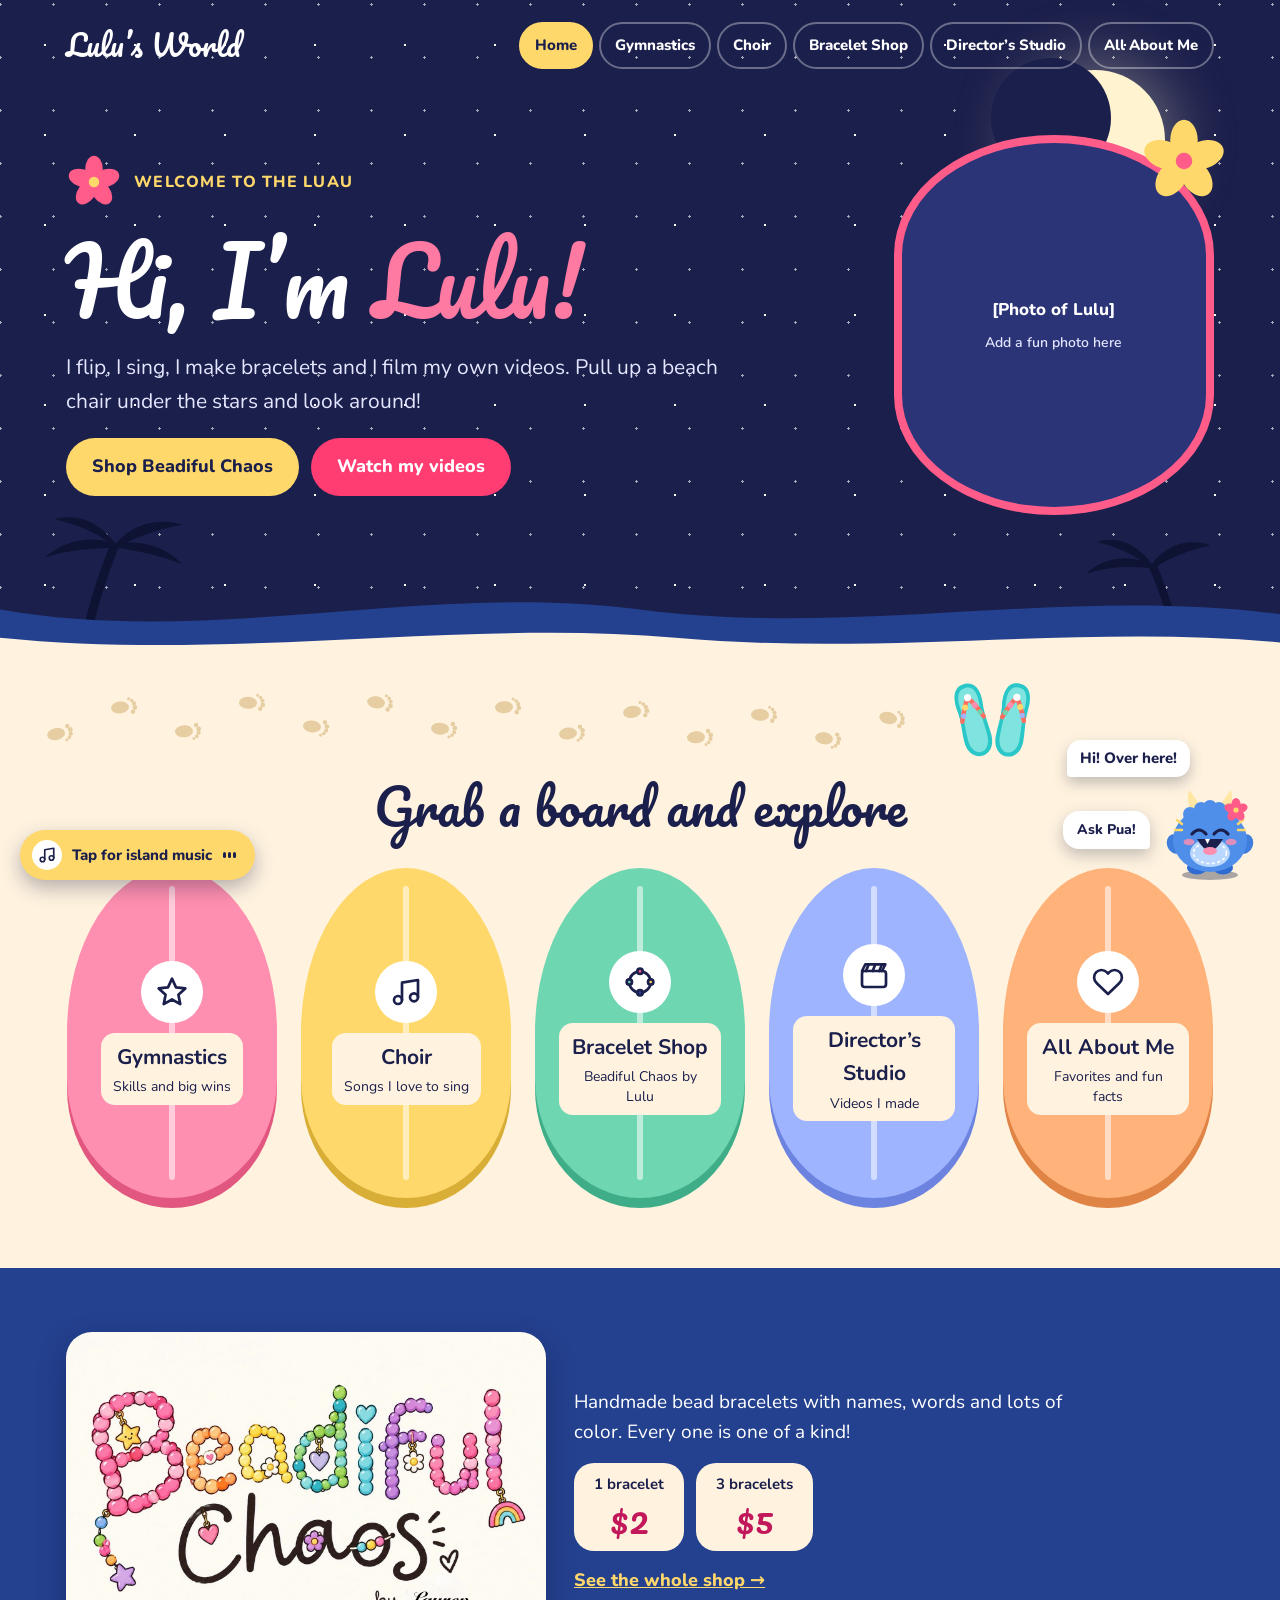
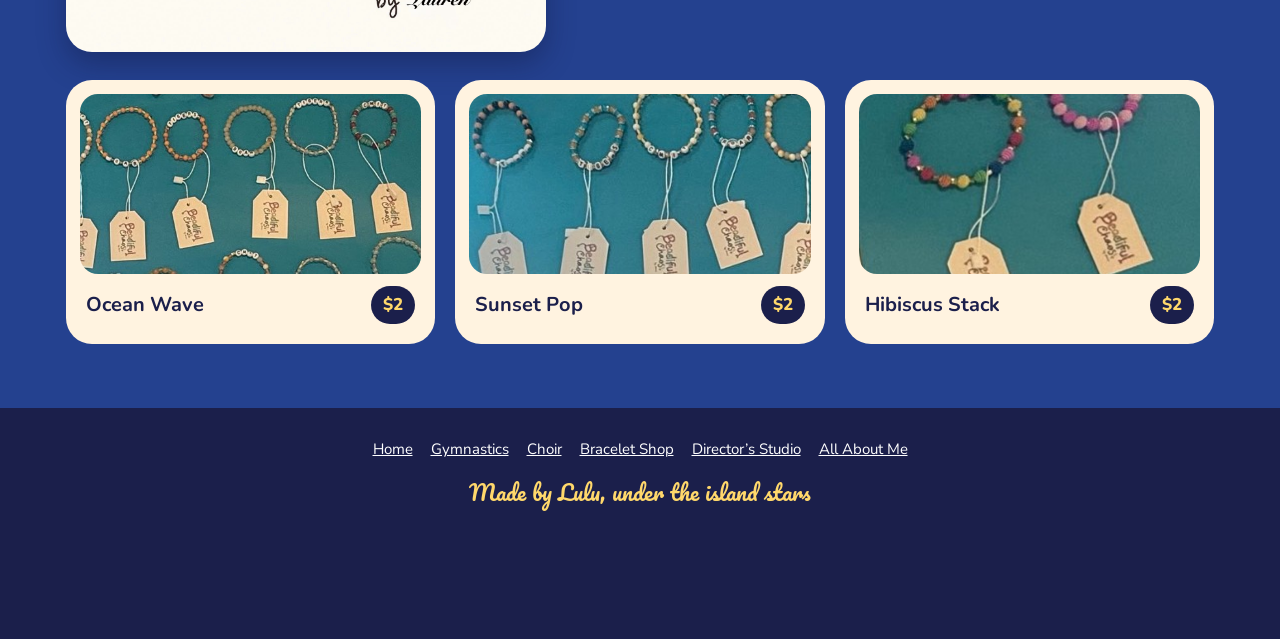
==== index.html @ 0adfb623 "Lulu's World: six-page Island Nights site with Pua helper Co-Authored-By: Claude Opus 5.5 <noreply@a" ====
<!doctype html>
<html lang="en">
<head>
<meta charset="utf-8">
<meta name="viewport" content="width=device-width, initial-scale=1, viewport-fit=cover">
<meta name="robots" content="noindex, nofollow">
<title>Lulu’s World</title>
<meta name="claude:viewport-fit-sides" content="cover">
<meta name="description" content="Lulu’s e-portfolio: gymnastics, choir, Beadiful Chaos bracelets and her own videos.">
<link rel="preconnect" href="https://fonts.googleapis.com">
<link rel="preconnect" href="https://fonts.gstatic.com" crossorigin>
<link rel="stylesheet" href="https://fonts.googleapis.com/css2?family=Pacifico&amp;family=Nunito:wght@400;600;700;800&amp;display=swap">
<link rel="stylesheet" href="css/site.css">
</head>
<body>
<header class="sky">
  <div class="moon" aria-hidden="true"></div>
  <div class="wrap">
    <div class="site-header">
      <a class="brand" href="index.html">Lulu’s World</a>
      <nav class="nav" aria-label="Main">
        <a href="index.html" aria-current="page">Home</a>
        <a href="gymnastics.html">Gymnastics</a>
        <a href="choir.html">Choir</a>
        <a href="bracelet-shop.html">Bracelet Shop</a>
        <a href="directors-studio.html">Director’s Studio</a>
        <a href="all-about-me.html">All About Me</a>
      </nav>
    </div>
    <div class="hero">
      <div class="hero-copy">
        <div class="eyebrow"><svg width="56" height="56" viewBox="0 0 64 64" aria-hidden="true" focusable="false"><g transform="translate(32 32)"><ellipse cx="0" cy="-15" rx="10" ry="15" fill="#FF5C8A" transform="rotate(0)"></ellipse><ellipse cx="0" cy="-15" rx="10" ry="15" fill="#FF5C8A" transform="rotate(72)"></ellipse><ellipse cx="0" cy="-15" rx="10" ry="15" fill="#FF5C8A" transform="rotate(144)"></ellipse><ellipse cx="0" cy="-15" rx="10" ry="15" fill="#FF5C8A" transform="rotate(216)"></ellipse><ellipse cx="0" cy="-15" rx="10" ry="15" fill="#FF5C8A" transform="rotate(288)"></ellipse><circle r="6" fill="#FFD86B"></circle></g></svg><span>Welcome to the luau</span></div>
        <h1>Hi, I’m <span>Lulu!</span></h1>
        <p>I flip, I sing, I make bracelets and I film my own videos. Pull up a beach chair under the stars and look around!</p>
        <div class="btn-row">
          <a class="btn sun" href="bracelet-shop.html">Shop Beadiful Chaos</a>
          <a class="btn hib" href="directors-studio.html">Watch my videos</a>
        </div>
      </div>
      <div class="hero-photo">
        <div class="frame">
          <div class="photo-spot" role="img" aria-label="Photo of Lulu (coming soon)"><span>[Photo of Lulu]</span><small>Add a fun photo here</small></div>
          <svg width="88" height="88" viewBox="0 0 64 64" aria-hidden="true" focusable="false" style="position: absolute; top: -18px; right: -14px;"><g transform="translate(32 32)"><ellipse cx="0" cy="-15" rx="10" ry="15" fill="#FFD86B" transform="rotate(0)"></ellipse><ellipse cx="0" cy="-15" rx="10" ry="15" fill="#FFD86B" transform="rotate(72)"></ellipse><ellipse cx="0" cy="-15" rx="10" ry="15" fill="#FFD86B" transform="rotate(144)"></ellipse><ellipse cx="0" cy="-15" rx="10" ry="15" fill="#FFD86B" transform="rotate(216)"></ellipse><ellipse cx="0" cy="-15" rx="10" ry="15" fill="#FFD86B" transform="rotate(288)"></ellipse><circle r="6" fill="#FF5C8A"></circle></g></svg>
        </div>
      </div>
    </div>
  </div>
  <svg class="wave" viewBox="0 0 1440 170" preserveAspectRatio="none" aria-hidden="true" focusable="false">
      <path d="M90 170 C 100 120 112 80 130 40" stroke="#0E1233" stroke-width="10" fill="none"></path>
      <path d="M130 40 C 100 30 70 38 50 55 C 80 45 105 46 128 44 Z M130 40 C 150 18 180 12 205 20 C 180 24 155 32 132 44 Z M130 40 C 110 15 85 8 62 14 C 88 20 108 28 128 42 Z M130 40 C 160 35 190 45 205 62 C 180 52 155 48 132 44 Z" fill="#0E1233"></path>
      <path d="M1330 170 C 1322 130 1312 95 1296 62" stroke="#0E1233" stroke-width="9" fill="none"></path>
      <path d="M1296 62 C 1270 50 1240 55 1222 72 C 1248 64 1272 64 1294 66 Z M1296 62 C 1312 40 1340 34 1362 42 C 1340 46 1318 54 1298 66 Z M1296 62 C 1278 38 1254 32 1234 38 C 1258 44 1276 52 1294 64 Z" fill="#0E1233"></path>
      <path d="M0 110 C 240 150 480 80 720 110 C 960 140 1200 85 1440 115 L1440 170 L0 170 Z" fill="#24418F"></path>
      <path d="M0 140 C 260 165 520 120 760 140 C 1000 160 1220 125 1440 145 L1440 170 L0 170 Z" fill="#FFF3E0"></path>
    </svg>
</header>

<main>
  <section class="sand" style="padding-top: 110px;">
    <div class="footprints" aria-hidden="true">
      <svg width="20" height="32" viewBox="0 0 20 32" style="left: 4%; top: 52px; transform: rotate(78deg);"><ellipse cx="10" cy="21" rx="6" ry="9" fill="#E6CDA2"></ellipse><circle cx="4.5" cy="8.5" r="2.2" fill="#E6CDA2"></circle><circle cx="8.5" cy="6.2" r="2.4" fill="#E6CDA2"></circle><circle cx="12.6" cy="6.6" r="2.1" fill="#E6CDA2"></circle><circle cx="15.8" cy="8.6" r="1.8" fill="#E6CDA2"></circle><circle cx="17.8" cy="11.6" r="1.5" fill="#E6CDA2"></circle></svg>
      <svg width="20" height="32" viewBox="0 0 20 32" style="left: 9%; top: 26px; transform: rotate(84deg) scaleX(-1);"><ellipse cx="10" cy="21" rx="6" ry="9" fill="#E6CDA2"></ellipse><circle cx="4.5" cy="8.5" r="2.2" fill="#E6CDA2"></circle><circle cx="8.5" cy="6.2" r="2.4" fill="#E6CDA2"></circle><circle cx="12.6" cy="6.6" r="2.1" fill="#E6CDA2"></circle><circle cx="15.8" cy="8.6" r="1.8" fill="#E6CDA2"></circle><circle cx="17.8" cy="11.6" r="1.5" fill="#E6CDA2"></circle></svg>
      <svg width="20" height="32" viewBox="0 0 20 32" style="left: 14%; top: 50px; transform: rotate(86deg);"><ellipse cx="10" cy="21" rx="6" ry="9" fill="#E6CDA2"></ellipse><circle cx="4.5" cy="8.5" r="2.2" fill="#E6CDA2"></circle><circle cx="8.5" cy="6.2" r="2.4" fill="#E6CDA2"></circle><circle cx="12.6" cy="6.6" r="2.1" fill="#E6CDA2"></circle><circle cx="15.8" cy="8.6" r="1.8" fill="#E6CDA2"></circle><circle cx="17.8" cy="11.6" r="1.5" fill="#E6CDA2"></circle></svg>
      <svg width="20" height="32" viewBox="0 0 20 32" style="left: 19%; top: 22px; transform: rotate(92deg) scaleX(-1);"><ellipse cx="10" cy="21" rx="6" ry="9" fill="#E6CDA2"></ellipse><circle cx="4.5" cy="8.5" r="2.2" fill="#E6CDA2"></circle><circle cx="8.5" cy="6.2" r="2.4" fill="#E6CDA2"></circle><circle cx="12.6" cy="6.6" r="2.1" fill="#E6CDA2"></circle><circle cx="15.8" cy="8.6" r="1.8" fill="#E6CDA2"></circle><circle cx="17.8" cy="11.6" r="1.5" fill="#E6CDA2"></circle></svg>
      <svg width="20" height="32" viewBox="0 0 20 32" style="left: 24%; top: 46px; transform: rotate(96deg);"><ellipse cx="10" cy="21" rx="6" ry="9" fill="#E6CDA2"></ellipse><circle cx="4.5" cy="8.5" r="2.2" fill="#E6CDA2"></circle><circle cx="8.5" cy="6.2" r="2.4" fill="#E6CDA2"></circle><circle cx="12.6" cy="6.6" r="2.1" fill="#E6CDA2"></circle><circle cx="15.8" cy="8.6" r="1.8" fill="#E6CDA2"></circle><circle cx="17.8" cy="11.6" r="1.5" fill="#E6CDA2"></circle></svg>
      <svg width="20" height="32" viewBox="0 0 20 32" style="left: 29%; top: 22px; transform: rotate(98deg) scaleX(-1);"><ellipse cx="10" cy="21" rx="6" ry="9" fill="#E6CDA2"></ellipse><circle cx="4.5" cy="8.5" r="2.2" fill="#E6CDA2"></circle><circle cx="8.5" cy="6.2" r="2.4" fill="#E6CDA2"></circle><circle cx="12.6" cy="6.6" r="2.1" fill="#E6CDA2"></circle><circle cx="15.8" cy="8.6" r="1.8" fill="#E6CDA2"></circle><circle cx="17.8" cy="11.6" r="1.5" fill="#E6CDA2"></circle></svg>
      <svg width="20" height="32" viewBox="0 0 20 32" style="left: 34%; top: 48px; transform: rotate(94deg);"><ellipse cx="10" cy="21" rx="6" ry="9" fill="#E6CDA2"></ellipse><circle cx="4.5" cy="8.5" r="2.2" fill="#E6CDA2"></circle><circle cx="8.5" cy="6.2" r="2.4" fill="#E6CDA2"></circle><circle cx="12.6" cy="6.6" r="2.1" fill="#E6CDA2"></circle><circle cx="15.8" cy="8.6" r="1.8" fill="#E6CDA2"></circle><circle cx="17.8" cy="11.6" r="1.5" fill="#E6CDA2"></circle></svg>
      <svg width="20" height="32" viewBox="0 0 20 32" style="left: 39%; top: 26px; transform: rotate(88deg) scaleX(-1);"><ellipse cx="10" cy="21" rx="6" ry="9" fill="#E6CDA2"></ellipse><circle cx="4.5" cy="8.5" r="2.2" fill="#E6CDA2"></circle><circle cx="8.5" cy="6.2" r="2.4" fill="#E6CDA2"></circle><circle cx="12.6" cy="6.6" r="2.1" fill="#E6CDA2"></circle><circle cx="15.8" cy="8.6" r="1.8" fill="#E6CDA2"></circle><circle cx="17.8" cy="11.6" r="1.5" fill="#E6CDA2"></circle></svg>
      <svg width="20" height="32" viewBox="0 0 20 32" style="left: 44%; top: 52px; transform: rotate(84deg);"><ellipse cx="10" cy="21" rx="6" ry="9" fill="#E6CDA2"></ellipse><circle cx="4.5" cy="8.5" r="2.2" fill="#E6CDA2"></circle><circle cx="8.5" cy="6.2" r="2.4" fill="#E6CDA2"></circle><circle cx="12.6" cy="6.6" r="2.1" fill="#E6CDA2"></circle><circle cx="15.8" cy="8.6" r="1.8" fill="#E6CDA2"></circle><circle cx="17.8" cy="11.6" r="1.5" fill="#E6CDA2"></circle></svg>
      <svg width="20" height="32" viewBox="0 0 20 32" style="left: 49%; top: 30px; transform: rotate(80deg) scaleX(-1);"><ellipse cx="10" cy="21" rx="6" ry="9" fill="#E6CDA2"></ellipse><circle cx="4.5" cy="8.5" r="2.2" fill="#E6CDA2"></circle><circle cx="8.5" cy="6.2" r="2.4" fill="#E6CDA2"></circle><circle cx="12.6" cy="6.6" r="2.1" fill="#E6CDA2"></circle><circle cx="15.8" cy="8.6" r="1.8" fill="#E6CDA2"></circle><circle cx="17.8" cy="11.6" r="1.5" fill="#E6CDA2"></circle></svg>
      <svg width="20" height="32" viewBox="0 0 20 32" style="left: 54%; top: 56px; transform: rotate(86deg);"><ellipse cx="10" cy="21" rx="6" ry="9" fill="#E6CDA2"></ellipse><circle cx="4.5" cy="8.5" r="2.2" fill="#E6CDA2"></circle><circle cx="8.5" cy="6.2" r="2.4" fill="#E6CDA2"></circle><circle cx="12.6" cy="6.6" r="2.1" fill="#E6CDA2"></circle><circle cx="15.8" cy="8.6" r="1.8" fill="#E6CDA2"></circle><circle cx="17.8" cy="11.6" r="1.5" fill="#E6CDA2"></circle></svg>
      <svg width="20" height="32" viewBox="0 0 20 32" style="left: 59%; top: 34px; transform: rotate(92deg) scaleX(-1);"><ellipse cx="10" cy="21" rx="6" ry="9" fill="#E6CDA2"></ellipse><circle cx="4.5" cy="8.5" r="2.2" fill="#E6CDA2"></circle><circle cx="8.5" cy="6.2" r="2.4" fill="#E6CDA2"></circle><circle cx="12.6" cy="6.6" r="2.1" fill="#E6CDA2"></circle><circle cx="15.8" cy="8.6" r="1.8" fill="#E6CDA2"></circle><circle cx="17.8" cy="11.6" r="1.5" fill="#E6CDA2"></circle></svg>
      <svg width="20" height="32" viewBox="0 0 20 32" style="left: 64%; top: 58px; transform: rotate(98deg);"><ellipse cx="10" cy="21" rx="6" ry="9" fill="#E6CDA2"></ellipse><circle cx="4.5" cy="8.5" r="2.2" fill="#E6CDA2"></circle><circle cx="8.5" cy="6.2" r="2.4" fill="#E6CDA2"></circle><circle cx="12.6" cy="6.6" r="2.1" fill="#E6CDA2"></circle><circle cx="15.8" cy="8.6" r="1.8" fill="#E6CDA2"></circle><circle cx="17.8" cy="11.6" r="1.5" fill="#E6CDA2"></circle></svg>
      <svg width="20" height="32" viewBox="0 0 20 32" style="left: 69%; top: 38px; transform: rotate(102deg) scaleX(-1);"><ellipse cx="10" cy="21" rx="6" ry="9" fill="#E6CDA2"></ellipse><circle cx="4.5" cy="8.5" r="2.2" fill="#E6CDA2"></circle><circle cx="8.5" cy="6.2" r="2.4" fill="#E6CDA2"></circle><circle cx="12.6" cy="6.6" r="2.1" fill="#E6CDA2"></circle><circle cx="15.8" cy="8.6" r="1.8" fill="#E6CDA2"></circle><circle cx="17.8" cy="11.6" r="1.5" fill="#E6CDA2"></circle></svg>
      <svg width="96" height="84" viewBox="0 0 96 84" style="left: 74%; top: 12px;"><g transform="rotate(-14 26 42)"><path d="M26 6 C 38 6 41 18 39 32 C 38 42 40 52 40 62 C 40 74 33 80 26 80 C 19 80 12 74 12 62 C 12 52 14 42 13 32 C 11 18 14 6 26 6 Z" fill="#29C7C7"></path><path d="M26 10 C 35 10 37 19 35.5 31 C 34.5 41 36 51 36 61 C 36 71 31 76 26 76 C 21 76 16 71 16 61 C 16 51 17.5 41 16.5 31 C 15 19 17 10 26 10 Z" fill="#7FE3DF"></path><path d="M26 20 C 22 26 18 34 15 42 M26 20 C 30 26 34 34 37 42" stroke="#FF6F61" stroke-width="4.5" fill="none" stroke-linecap="round"></path><circle cx="26" cy="20" r="3.6" fill="#FFFFFF"></circle><circle cx="21" cy="29" r="3" fill="#FFD86B"></circle><circle cx="31" cy="29" r="3" fill="#FF8FB0"></circle><circle cx="17.5" cy="37" r="2.6" fill="#9FB4FF"></circle><circle cx="34.5" cy="37" r="2.6" fill="#6FD6B2"></circle></g><g transform="translate(40 0) rotate(10 26 42)"><path d="M26 6 C 38 6 41 18 39 32 C 38 42 40 52 40 62 C 40 74 33 80 26 80 C 19 80 12 74 12 62 C 12 52 14 42 13 32 C 11 18 14 6 26 6 Z" fill="#29C7C7"></path><path d="M26 10 C 35 10 37 19 35.5 31 C 34.5 41 36 51 36 61 C 36 71 31 76 26 76 C 21 76 16 71 16 61 C 16 51 17.5 41 16.5 31 C 15 19 17 10 26 10 Z" fill="#7FE3DF"></path><path d="M26 20 C 22 26 18 34 15 42 M26 20 C 30 26 34 34 37 42" stroke="#FF6F61" stroke-width="4.5" fill="none" stroke-linecap="round"></path><circle cx="26" cy="20" r="3.6" fill="#FFFFFF"></circle><circle cx="21" cy="29" r="3" fill="#FF8FB0"></circle><circle cx="31" cy="29" r="3" fill="#FFD86B"></circle><circle cx="17.5" cy="37" r="2.6" fill="#6FD6B2"></circle><circle cx="34.5" cy="37" r="2.6" fill="#9FB4FF"></circle></g></svg>
    </div>
    <div class="wrap stack">
      <h2 class="section-title center">Grab a board and explore</h2>
      <div class="boards">
        <a class="board pink" href="gymnastics.html"><span class="icon"><svg width="32" height="32" viewBox="0 0 24 24" fill="none" stroke="#1B1F4B" stroke-width="2" stroke-linecap="round" stroke-linejoin="round" aria-hidden="true" focusable="false"><path d="M12 2l3 6.5 7 .8-5.2 4.8 1.4 7L12 17.6 5.8 21.1l1.4-7L2 9.3l7-.8z"></path></svg></span><span class="label"><b>Gymnastics</b><span>Skills and big wins</span></span></a>
        <a class="board sun" href="choir.html"><span class="icon"><svg width="32" height="32" viewBox="0 0 24 24" fill="none" stroke="#1B1F4B" stroke-width="2" stroke-linecap="round" stroke-linejoin="round" aria-hidden="true" focusable="false"><path d="M9 18V5l12-2v13"></path><circle cx="6" cy="18" r="3"></circle><circle cx="18" cy="16" r="3"></circle></svg></span><span class="label"><b>Choir</b><span>Songs I love to sing</span></span></a>
        <a class="board mint" href="bracelet-shop.html"><span class="icon"><svg width="32" height="32" viewBox="0 0 24 24" fill="none" stroke="#1B1F4B" stroke-width="2" stroke-linecap="round" stroke-linejoin="round" aria-hidden="true" focusable="false"><circle cx="12" cy="12" r="8"></circle><circle cx="12" cy="4" r="2" fill="#FF5C8A"></circle><circle cx="20" cy="12" r="2" fill="#FFD86B"></circle><circle cx="12" cy="20" r="2" fill="#24418F"></circle><circle cx="4" cy="12" r="2" fill="#6FD6B2"></circle></svg></span><span class="label"><b>Bracelet Shop</b><span>Beadiful Chaos by Lulu</span></span></a>
        <a class="board peri" href="directors-studio.html"><span class="icon"><svg width="32" height="32" viewBox="0 0 24 24" fill="none" stroke="#1B1F4B" stroke-width="2" stroke-linecap="round" stroke-linejoin="round" aria-hidden="true" focusable="false"><rect x="3" y="9" width="18" height="12" rx="2"></rect><path d="M3 9l2.5-5h15L18 9"></path><path d="M8 4l-2 5M13 4l-2 5M18 4l-2 5"></path></svg></span><span class="label"><b>Director’s Studio</b><span>Videos I made</span></span></a>
        <a class="board papaya" href="all-about-me.html"><span class="icon"><svg width="32" height="32" viewBox="0 0 24 24" fill="none" stroke="#1B1F4B" stroke-width="2" stroke-linecap="round" stroke-linejoin="round" aria-hidden="true" focusable="false"><path d="M20.8 4.6a5.5 5.5 0 0 0-7.8 0L12 5.7l-1-1.1a5.5 5.5 0 0 0-7.8 7.8l1 1.1L12 21l7.8-7.5 1-1.1a5.5 5.5 0 0 0 0-7.8z"></path></svg></span><span class="label"><b>All About Me</b><span>Favorites and fun facts</span></span></a>
      </div>
    </div>
  </section>

  <section class="lagoon">
    <div class="wrap">
      <div class="shop-head">
        <h2 class="logo"><img src="images/beadiful-chaos-logo.jpg" alt="Beadiful Chaos by Lauren" width="1536" height="1024"></h2>
        <div class="shop-side">
          <p>Handmade bead bracelets with names, words and lots of color. Every one is one of a kind!</p>
          <div class="prices">
            <span class="price"><b>1 bracelet</b><span>$2</span></span>
            <span class="price"><b>3 bracelets</b><span>$5</span></span>
          </div>
          <a class="more" href="bracelet-shop.html">See the whole shop →</a>
        </div>
      </div>
      <div class="bracelets">
        <article class="bracelet">
          <img src="images/bracelets-b.jpg" alt="Word bracelets with Beadiful Chaos tags" width="529" height="277" loading="lazy">
          <div class="row"><b>Ocean Wave</b><span>$2</span></div>
        </article>
        <article class="bracelet">
          <img src="images/bracelets-a.jpg" alt="Bead bracelets with Beadiful Chaos tags" width="413" height="270" loading="lazy">
          <div class="row"><b>Sunset Pop</b><span>$2</span></div>
        </article>
        <article class="bracelet">
          <img src="images/bracelets-c.jpg" alt="Rainbow bead bracelet and pink bead bracelet with Beadiful Chaos tags" width="342" height="303" loading="lazy">
          <div class="row"><b>Hibiscus Stack</b><span>$2</span></div>
        </article>
      </div>
    </div>
  </section>
</main>

<footer class="site-footer">
  <div class="wrap">
    <nav aria-label="Footer">
      <a href="index.html">Home</a>
      <a href="gymnastics.html">Gymnastics</a>
      <a href="choir.html">Choir</a>
      <a href="bracelet-shop.html">Bracelet Shop</a>
      <a href="directors-studio.html">Director’s Studio</a>
      <a href="all-about-me.html">All About Me</a>
    </nav>
    Made by Lulu, under the island stars
  </div>
</footer>
<script src="js/pua.js" defer></script>
</body>
</html>
---- css/site.css ----
/* Island Nights: a starry night-sky band at the top of every page, a wave into warm sand, surfboard-shaped links. */
:root {
  --night: #1B1F4B;
  --night-deep: #0E1233;
  --lagoon: #24418F;
  --sand: #FFF3E0;
  --sand-print: #E6CDA2;
  --hibiscus: #FF5C8A;
  --hibiscus-deep: #FF3D73;
  --plumeria: #FFD86B;
  --pink: #FF8FB0;
  --mint: #6FD6B2;
  --peri: #9FB4FF;
  --papaya: #FFB27A;
  --mist: #E4E6FF;
  --berry: #C2185B;
  --muted: #5A5470;
  --white: #FFFFFF;
  --font-display: 'Pacifico', 'Brush Script MT', cursive;
  --font-body: 'Nunito', 'Trebuchet MS', system-ui, sans-serif;
  color-scheme: light;
}

* { box-sizing: border-box; }
html { scroll-behavior: smooth; }
body {
  margin: 0;
  font-family: var(--font-body);
  font-size: 17px;
  line-height: 1.55;
  color: var(--night);
  background: var(--sand);
}
img { max-width: 100%; }
a { color: inherit; }
:focus-visible { outline: 3px solid var(--plumeria); outline-offset: 3px; border-radius: 6px; }
h1, h2, h3 { text-wrap: balance; }

.wrap {
  max-width: 1180px;
  margin: 0 auto;
  padding-left: max(16px, env(safe-area-inset-left, 0px));
  padding-right: max(16px, env(safe-area-inset-right, 0px));
}

/* ---------- Night sky band ---------- */
.sky {
  position: relative;
  overflow: hidden;
  color: var(--white);
  background-color: var(--night);
  background-image:
    radial-gradient(#FFFFFF 1.2px, transparent 1.4px),
    radial-gradient(rgba(255,255,255,0.6) 1px, transparent 1.2px);
  background-size: 90px 90px, 53px 53px;
  background-position: 0 0, 27px 31px;
  padding-bottom: 150px;
}
.sky.short { padding-bottom: 160px; }
.moon {
  position: absolute; top: 70px; right: 9%;
  width: 140px; height: 140px; border-radius: 50%;
  background: #FFF4CF; box-shadow: 0 0 60px 10px rgba(255,244,207,0.35);
}
.moon::after {
  content: ""; position: absolute; top: -12px; left: -34px;
  width: 120px; height: 120px; border-radius: 50%; background: var(--night);
}
.sky.short .moon { width: 96px; height: 96px; top: 64px; }
.sky.short .moon::after { width: 84px; height: 84px; left: -24px; top: -8px; }

.site-header {
  position: relative;
  display: flex; flex-wrap: wrap; align-items: center; justify-content: space-between;
  gap: 16px; padding-block: 22px;
}
.brand { font-family: var(--font-display); font-size: 30px; text-decoration: none; color: var(--white); }
.nav { display: flex; flex-wrap: wrap; gap: 6px; }
.nav a {
  font-weight: 800; font-size: 15px; text-decoration: none; color: var(--white);
  padding: 10px 14px; border-radius: 999px; border: 2px solid rgba(255,255,255,0.35);
}
.nav a:hover { border-color: var(--white); }
.nav a[aria-current="page"] { background: var(--plumeria); color: var(--night); border-color: var(--plumeria); }

.wave { position: absolute; left: 0; right: 0; bottom: -1px; width: 100%; height: 160px; display: block; }

/* ---------- Home hero ---------- */
.hero { position: relative; display: flex; flex-wrap: wrap; align-items: center; gap: 48px; padding-top: 44px; }
.hero-copy { flex: 999 1 460px; min-width: 0; display: flex; flex-direction: column; gap: 20px; }
.eyebrow { display: flex; align-items: center; gap: 12px; font-weight: 800; font-size: 16px; letter-spacing: 0.08em; text-transform: uppercase; color: var(--plumeria); }
.hero h1 { margin: 0; font-family: var(--font-display); font-weight: 400; font-size: clamp(56px, 9vw, 92px); line-height: 1.1; }
.hero h1 span { color: #FF7AA2; }
.hero p { margin: 0; font-size: 21px; line-height: 1.6; max-width: 32em; color: var(--mist); }
.btn-row { display: flex; flex-wrap: wrap; gap: 12px; }
.btn { display: inline-block; font-weight: 800; font-size: 18px; text-decoration: none; padding: 15px 26px; border-radius: 999px; }
.btn.sun { color: var(--night); background: var(--plumeria); }
.btn.hib { color: var(--white); background: var(--hibiscus-deep); }
.hero-photo { flex: 1 1 320px; display: flex; justify-content: center; }
.hero-photo .frame { position: relative; width: 320px; max-width: 100%; }

/* ---------- Page hero (inner pages) ---------- */
.page-hero { position: relative; padding-top: 30px; display: flex; flex-direction: column; gap: 12px; max-width: 760px; }
.page-hero h1 { margin: 0; font-family: var(--font-display); font-weight: 400; font-size: clamp(48px, 8vw, 76px); line-height: 1.15; }
.page-hero p { margin: 0; font-size: 20px; color: var(--mist); max-width: 34em; }

/* ---------- Photo and video spots ---------- */
.photo-spot {
  display: flex; flex-direction: column; align-items: center; justify-content: center; gap: 8px;
  text-align: center; font-weight: 800; color: var(--night);
  background: rgba(255,255,255,0.7); border: 3px dashed var(--sand-print);
  border-radius: 24px; padding: 24px; min-height: 220px;
}
.photo-spot small { font-weight: 600; color: var(--muted); font-size: 14px; }
.sky .photo-spot { background: #2C3478; border: 8px solid var(--hibiscus); color: var(--white); border-radius: 160px / 120px; min-height: 380px; }
.sky .photo-spot small { color: var(--mist); }
.photo-spot.video { aspect-ratio: 16 / 9; min-height: 0; max-width: 100%; }

/* ---------- Sand sections ---------- */
.sand { position: relative; background: var(--sand); padding-block: 40px 70px; overflow: hidden; }
.sand.first { padding-top: 20px; }
.footprints { position: absolute; left: 0; right: 0; top: 0; height: 110px; pointer-events: none; }
.footprints svg { position: absolute; }
.section-title { margin: 0; font-family: var(--font-display); font-weight: 400; font-size: clamp(34px, 5vw, 50px); line-height: 1.25; color: var(--night); }
.section-title.center { text-align: center; }
.stack { display: flex; flex-direction: column; gap: 30px; }

/* Surfboard links */
.boards { display: grid; grid-template-columns: repeat(auto-fit, minmax(190px, 1fr)); gap: 22px; justify-items: center; }
.board {
  position: relative; width: 100%; max-width: 210px; height: 330px; text-decoration: none; color: var(--night);
  border-radius: 105px 105px 105px 105px / 165px 165px 120px 120px;
  display: flex; flex-direction: column; align-items: center; justify-content: center; gap: 10px;
  padding: 24px; text-align: center; transition: transform .2s;
}
.board:hover { transform: translateY(-6px) rotate(-2deg); }
.board::before { content: ""; position: absolute; top: 18px; bottom: 18px; left: 50%; width: 6px; margin-left: -3px; background: rgba(255,255,255,0.55); border-radius: 3px; }
.board .icon { position: relative; width: 62px; height: 62px; border-radius: 50%; background: var(--white); display: flex; align-items: center; justify-content: center; }
.board .label { position: relative; background: var(--sand); padding: 8px 12px; border-radius: 14px; display: flex; flex-direction: column; gap: 4px; }
.board .label b { font-size: 21px; }
.board .label span { font-size: 14px; line-height: 1.4; }
.board.pink { background: var(--pink); box-shadow: 0 10px 0 #E2577F; }
.board.sun { background: var(--plumeria); box-shadow: 0 10px 0 #D9AE36; }
.board.mint { background: var(--mint); box-shadow: 0 10px 0 #3FAE88; }
.board.peri { background: var(--peri); box-shadow: 0 10px 0 #6C83E0; }
.board.papaya { background: var(--papaya); box-shadow: 0 10px 0 #E08446; }

/* Content cards on sand */
.cards { display: grid; grid-template-columns: repeat(auto-fit, minmax(260px, 1fr)); gap: 22px; }
.card { background: var(--white); border-radius: 26px; padding: 26px; display: flex; flex-direction: column; gap: 12px; box-shadow: 0 10px 0 rgba(230,205,162,0.7); min-width: 0; }
.card h2, .card h3 { margin: 0; font-size: 24px; font-weight: 800; color: var(--night); }
.card p { margin: 0; }
.card ul, .card ol { margin: 0; padding-left: 22px; display: flex; flex-direction: column; gap: 6px; }
.card .tag { align-self: flex-start; font-size: 13px; font-weight: 800; letter-spacing: .06em; text-transform: uppercase; padding: 4px 10px; border-radius: 999px; }
.tag.pink { background: #FFD9E5; color: #8E1F45; }
.tag.sun { background: #FFF0C2; color: #6B4B00; }
.tag.mint { background: #D3F4E8; color: #1F6B52; }
.tag.peri { background: #E3E9FF; color: #2E3E8C; }
.fill { color: var(--muted); }
.sky .fill { color: #C9CCF5; }
.quote { font-family: var(--font-display); font-size: 26px; line-height: 1.4; color: var(--berry); margin: 0; }
.two-col { display: flex; flex-wrap: wrap; gap: 28px; align-items: flex-start; }
.two-col > * { flex: 1 1 320px; min-width: 0; }

/* ---------- Lagoon band (bracelets) ---------- */
.lagoon { background: var(--lagoon); color: var(--white); padding-block: 64px; }
.shop-head { display: flex; flex-wrap: wrap; align-items: center; justify-content: space-between; gap: 28px; }
.shop-head .logo { margin: 0; flex: 1 1 340px; max-width: 480px; }
.shop-head .logo img { display: block; width: 100%; height: auto; border-radius: 26px; box-shadow: 0 12px 28px rgba(14,18,51,0.35); }
.shop-side { flex: 1 1 280px; display: flex; flex-direction: column; align-items: flex-start; gap: 16px; }
.shop-side p { margin: 0; font-size: 19px; max-width: 26em; }
.prices { display: flex; flex-wrap: wrap; gap: 12px; }
.price { background: var(--sand); color: var(--night); border-radius: 20px; padding: 10px 20px; display: flex; flex-direction: column; align-items: center; }
.price b { font-size: 15px; }
.price span { font-family: var(--font-display); font-size: 36px; line-height: 1.25; color: var(--berry); }
.lagoon a.more { font-weight: 800; font-size: 18px; color: var(--plumeria); }
.bracelets { display: grid; grid-template-columns: repeat(auto-fit, minmax(220px, 1fr)); gap: 20px; margin-top: 28px; }
.bracelet { background: var(--sand); color: var(--night); border-radius: 26px; padding: 14px; display: flex; flex-direction: column; gap: 12px; }
.bracelet img { display: block; width: 100%; height: 180px; object-fit: cover; border-radius: 18px; }
.bracelet .row { display: flex; justify-content: space-between; align-items: center; gap: 10px; padding: 0 6px 6px; }
.bracelet .row b { font-size: 20px; }
.bracelet .row span { background: var(--night); color: var(--plumeria); font-weight: 800; padding: 6px 12px; border-radius: 999px; }
.bracelet p { margin: 0; padding: 0 6px 6px; font-size: 15px; }

.steps { counter-reset: step; list-style: none; padding: 0; margin: 0; display: grid; grid-template-columns: repeat(auto-fit, minmax(220px, 1fr)); gap: 18px; }
.steps li { counter-increment: step; background: var(--white); border-radius: 22px; padding: 22px; display: flex; flex-direction: column; gap: 8px; }
.steps li::before { content: counter(step); width: 40px; height: 40px; border-radius: 50%; background: var(--hibiscus); color: var(--white); font-weight: 800; display: flex; align-items: center; justify-content: center; }

/* ---------- Footer ---------- */
.site-footer { background: var(--night); color: var(--plumeria); text-align: center; font-family: var(--font-display); font-size: 22px; padding-block: 30px 130px; }
.site-footer nav { font-family: var(--font-body); font-size: 15px; display: flex; flex-wrap: wrap; justify-content: center; gap: 6px 18px; margin-bottom: 14px; }
.site-footer nav a { color: var(--white); }

/* ---------- Pua and music (injected by js/pua.js) ---------- */
.pua-stage {
  position: fixed; z-index: 50;
  right: calc(20px + env(safe-area-inset-right, 0px)); bottom: calc(20px + env(safe-area-inset-bottom, 0px));
  display: flex; flex-direction: column; align-items: flex-end; gap: 14px; max-width: calc(100vw - 40px);
  transition: transform .75s cubic-bezier(.2,1.5,.4,1);
}
.pua-stage.zoomed { transform: translate(calc(-50vw + 90px), calc(-50vh + 110px)) scale(3); }
.zoom-dim { position: fixed; inset: 0; z-index: 45; background: radial-gradient(circle at 50% 50%, rgba(27,31,75,0.35) 0%, rgba(14,18,51,0.85) 70%); animation: fadein .4s ease-out; }
.pua-chat { width: 340px; max-width: 100%; background: var(--sand); color: var(--night); border-radius: 26px; overflow: hidden; box-shadow: 0 18px 40px rgba(14,18,51,0.35); display: flex; flex-direction: column; }
.pua-chat[hidden] { display: none !important; }
.pua-chat-head { background: #7FB2F5; padding: 12px 14px; display: flex; align-items: center; gap: 10px; }
.pua-chat-head .who { flex-grow: 1; display: flex; flex-direction: column; }
.pua-chat-head .who b { font-family: var(--font-display); font-weight: 400; font-size: 20px; line-height: 1.2; }
.pua-chat-head .who span { font-size: 13px; font-weight: 700; }
.round-btn { width: 44px; height: 44px; border: none; border-radius: 50%; cursor: pointer; display: flex; align-items: center; justify-content: center; }
.round-btn.soft { background: rgba(255,255,255,0.6); }
.round-btn.send { background: var(--hibiscus-deep); }
.round-btn:disabled { opacity: .5; cursor: default; }
.pua-msgs { padding: 16px; display: flex; flex-direction: column; gap: 10px; max-height: 300px; overflow-y: auto; }
.msg { max-width: 85%; padding: 10px 14px; font-size: 15px; line-height: 1.45; white-space: pre-wrap; overflow-wrap: anywhere; }
.msg.pua { align-self: flex-start; background: var(--white); border-radius: 18px 18px 18px 6px; }
.msg.you { align-self: flex-end; background: var(--plumeria); border-radius: 18px 18px 6px 18px; }
.msg.thinking { color: var(--muted); font-style: italic; }
.pua-chips { padding: 0 16px 10px; display: flex; flex-wrap: wrap; gap: 8px; }
.pua-chips button { font-family: var(--font-body); font-weight: 700; font-size: 13px; color: var(--night); background: var(--white); border: 2px solid #7FB2F5; border-radius: 999px; padding: 8px 12px; min-height: 36px; cursor: pointer; }
.pua-form { margin: 0; padding: 10px 12px 12px; display: flex; gap: 8px; border-top: 2px solid #FFE0C2; }
.pua-form input { flex-grow: 1; min-width: 0; font-family: var(--font-body); font-size: 16px; color: var(--night); background: var(--white); border: 2px solid #FFE0C2; border-radius: 999px; padding: 10px 14px; }
.pua-note { padding: 0 16px 12px; font-size: 12px; color: var(--muted); text-align: center; }
.sr-only { position: absolute; width: 1px; height: 1px; overflow: hidden; clip: rect(0 0 0 0); white-space: nowrap; }

.pua-wrap { position: relative; display: flex; align-items: center; gap: 10px; }
.pua-ask { background: var(--white); color: var(--night); font-weight: 800; font-size: 14px; padding: 8px 14px; border-radius: 16px 16px 4px 16px; box-shadow: 0 6px 16px rgba(14,18,51,0.25); }
.pua-btn { width: 100px; height: 100px; padding: 0; border: none; background: transparent; cursor: pointer; }
.pua-btn svg { overflow: visible; }
.pua-btn .pua-body { transform-origin: 50% 90%; transform-box: view-box; }
.pua-btn .face { display: none; }
.pua-btn .face-idle { display: inline; }
.pua-btn .eyes-happy { display: none; }
.pua-btn .eyes-open { animation: blink 4.5s infinite; transform-box: fill-box; transform-origin: center; }
.pua-wrap.has-mood .face-idle { display: none; }
.pua-wrap.mood-laugh .face-laugh, .pua-wrap.mood-jump .face-laugh, .pua-wrap.mood-wow .face-wow, .pua-wrap.mood-zoom .face-wow,
.pua-wrap.mood-love .face-love, .pua-wrap.mood-wink .face-wink, .pua-wrap.mood-think .face-wink { display: inline; }
.pua-wrap:not(.has-mood):hover .pua-body, .pua-wrap:not(.has-mood) .pua-btn:focus-visible .pua-body { animation: giggle .45s ease-in-out infinite; }
.pua-wrap:not(.has-mood):hover .eyes-open, .pua-wrap:not(.has-mood) .pua-btn:focus-visible .eyes-open { display: none; }
.pua-wrap:not(.has-mood):hover .eyes-happy, .pua-wrap:not(.has-mood) .pua-btn:focus-visible .eyes-happy { display: inline; }
.pua-wrap.mood-laugh .pua-body { animation: giggle .3s ease-in-out infinite; }
.pua-wrap.mood-jump .pua-body { animation: jump .7s ease-in-out infinite; }
.pua-wrap.mood-wow .pua-body { animation: hop .5s ease-out 2; }
.pua-wrap.mood-love .pua-body { animation: sway 1s ease-in-out infinite; }
.pua-wrap.mood-wink .pua-body, .pua-wrap.mood-think .pua-body { animation: tilt .6s ease-in-out 1 forwards; }
.pua-wrap.mood-zoom .pua-body { animation: shake .22s ease-in-out infinite; }
.say { position: absolute; right: 70px; top: -40px; background: var(--white); color: var(--night); font-weight: 800; font-size: 15px; padding: 7px 13px; border-radius: 14px 14px 14px 4px; white-space: nowrap; box-shadow: 0 6px 14px rgba(14,18,51,0.25); z-index: 2; animation: pop .25s ease-out; }
.say.hee { background: var(--plumeria); opacity: 0; transform: translateY(6px) scale(.9); transition: opacity .2s, transform .2s; animation: none; pointer-events: none; }
.pua-wrap:not(.has-mood):hover .say.hee { opacity: 1; transform: translateY(0) scale(1); }
.pua-stage.zoomed .say { font-size: 22px; padding: 10px 18px; }
.burst { position: absolute; right: 50px; bottom: 55px; width: 0; height: 0; z-index: 3; }
.bp { position: absolute; left: -5px; top: -5px; width: 10px; height: 10px; border-radius: 50%; animation: burst .75s ease-out forwards; }
.bp.star { border-radius: 2px; }

.music-btn {
  position: fixed; z-index: 50;
  left: calc(20px + env(safe-area-inset-left, 0px)); bottom: calc(20px + env(safe-area-inset-bottom, 0px));
  display: flex; align-items: center; gap: 10px; min-height: 48px; padding: 10px 18px 10px 12px;
  border: none; border-radius: 999px; background: var(--plumeria); color: var(--night);
  font-family: var(--font-body); font-weight: 800; font-size: 15px; cursor: pointer; box-shadow: 0 8px 20px rgba(14,18,51,0.3);
}
.music-btn .disc { width: 30px; height: 30px; border-radius: 50%; background: var(--white); display: flex; align-items: center; justify-content: center; }
.music-btn .eq { display: flex; align-items: center; height: 16px; }
.music-btn .eq i { display: inline-block; width: 3px; margin: 0 1px; background: var(--night); border-radius: 2px; height: 6px; }
.music-btn.playing .eq i { animation: eq .8s ease-in-out infinite; }
.music-btn.playing .eq i:nth-child(2) { animation-delay: .2s; }
.music-btn.playing .eq i:nth-child(3) { animation-delay: .4s; }

@keyframes giggle { 0%,100% { transform: rotate(0) translateY(0); } 20% { transform: rotate(-7deg) translateY(-3px); } 40% { transform: rotate(6deg); } 60% { transform: rotate(-5deg) translateY(-2px); } 80% { transform: rotate(4deg); } }
@keyframes jump { 0%,100% { transform: translateY(0) scale(1.06,.92); } 35% { transform: translateY(-26px) scale(.95,1.06); } 55% { transform: translateY(-30px); } 85% { transform: translateY(0) scale(1.08,.9); } }
@keyframes hop { 0%,100% { transform: translateY(0); } 40% { transform: translateY(-12px); } }
@keyframes sway { 0%,100% { transform: rotate(-6deg); } 50% { transform: rotate(6deg); } }
@keyframes tilt { 0% { transform: rotate(0); } 60% { transform: rotate(-12deg); } 100% { transform: rotate(-7deg); } }
@keyframes shake { 0%,100% { transform: rotate(0); } 25% { transform: rotate(-5deg) translateX(-2px); } 75% { transform: rotate(5deg) translateX(2px); } }
@keyframes blink { 0%,92%,100% { transform: scaleY(1); } 95% { transform: scaleY(.1); } }
@keyframes pop { 0% { transform: scale(.6); opacity: 0; } 100% { transform: scale(1); opacity: 1; } }
@keyframes burst { 0% { transform: translate(0,0) scale(.3); opacity: 1; } 100% { transform: translate(var(--dx), var(--dy)) scale(1); opacity: 0; } }
@keyframes eq { 0%,100% { height: 5px; } 50% { height: 15px; } }
@keyframes fadein { 0% { opacity: 0; } 100% { opacity: 1; } }

@media (max-width: 560px) {
  .sky, .sky.short { padding-bottom: 110px; }
  .wave { height: 100px; }
  .moon { width: 90px; height: 90px; top: 90px; right: 6%; }
  .moon::after { width: 78px; height: 78px; left: -22px; top: -8px; }
  .pua-stage.zoomed { transform: translate(calc(-50vw + 70px), calc(-50vh + 110px)) scale(2.2); }
  .music-btn .label { display: none; }
  .say { right: 60px; }
}

@media (prefers-reduced-motion: reduce) {
  html { scroll-behavior: auto; }
  .pua-wrap .pua-body, .pua-wrap:hover .pua-body, .pua-btn .eyes-open, .music-btn .eq i, .say, .bp, .zoom-dim, .board { animation: none !important; transition: none !important; }
  .bp { display: none; }
  .pua-stage { transition: none; }
}
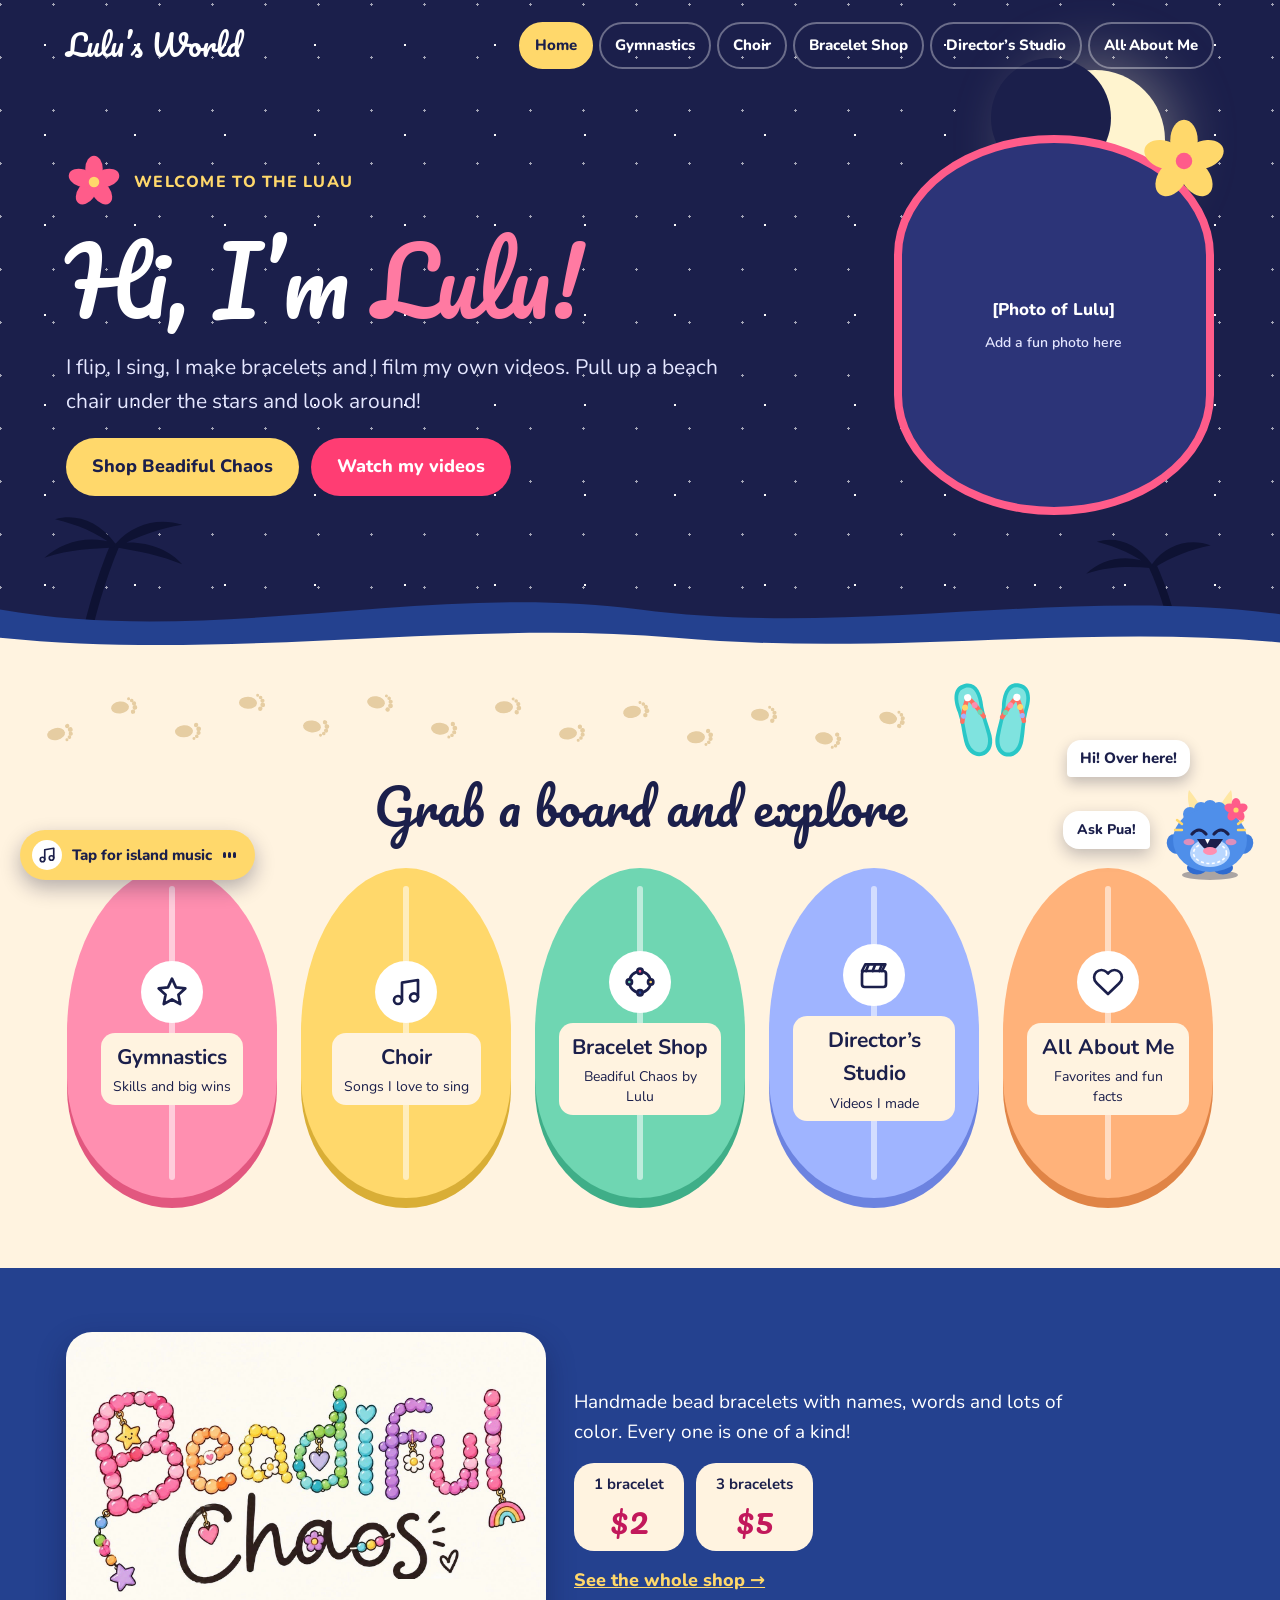
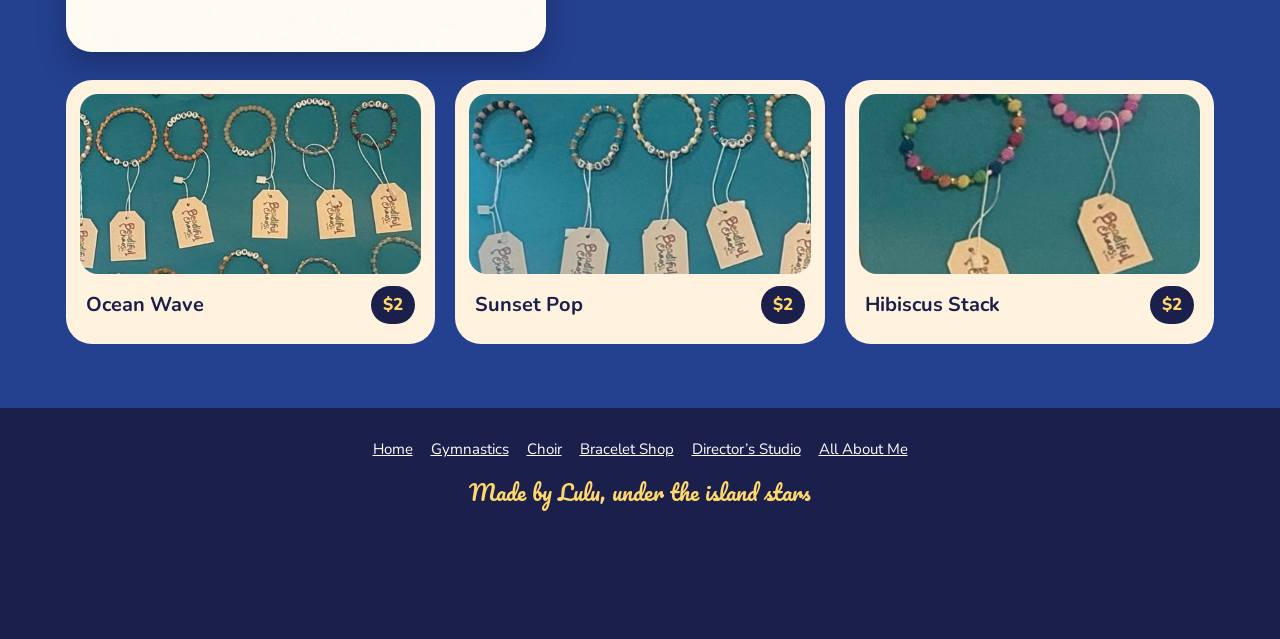
==== commit b3e806ba: "Hide real name in logo for public site Co-Authored-By: Claude Opus 5.5 <noreply@anthropic.com> Claud" ====
--- a/index.html
+++ b/index.html
@@ -89,7 +89,7 @@
   <section class="lagoon">
     <div class="wrap">
       <div class="shop-head">
-        <h2 class="logo"><img src="images/beadiful-chaos-logo.jpg" alt="Beadiful Chaos by Lauren" width="1536" height="1024"></h2>
+        <h2 class="logo"><img src="images/beadiful-chaos-logo.jpg" alt="Beadiful Chaos" width="1536" height="1024"></h2>
         <div class="shop-side">
           <p>Handmade bead bracelets with names, words and lots of color. Every one is one of a kind!</p>
           <div class="prices">
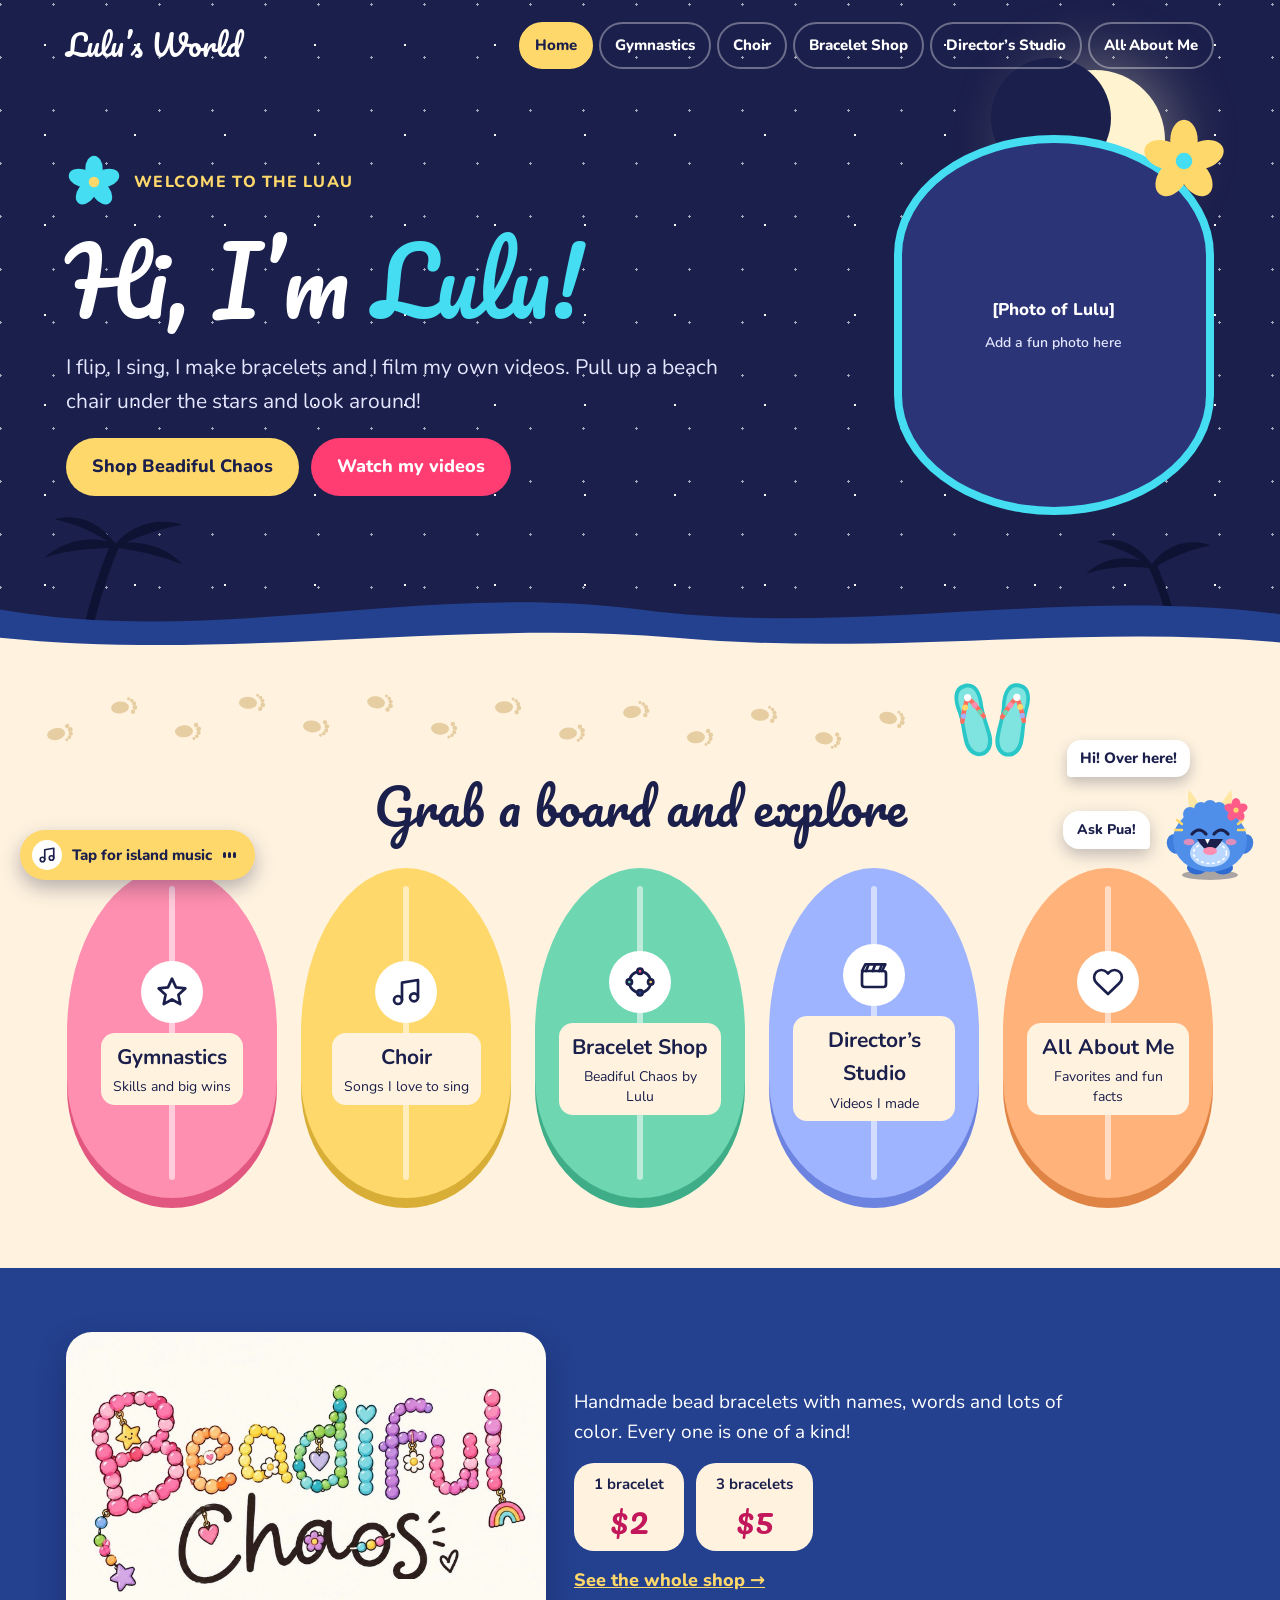
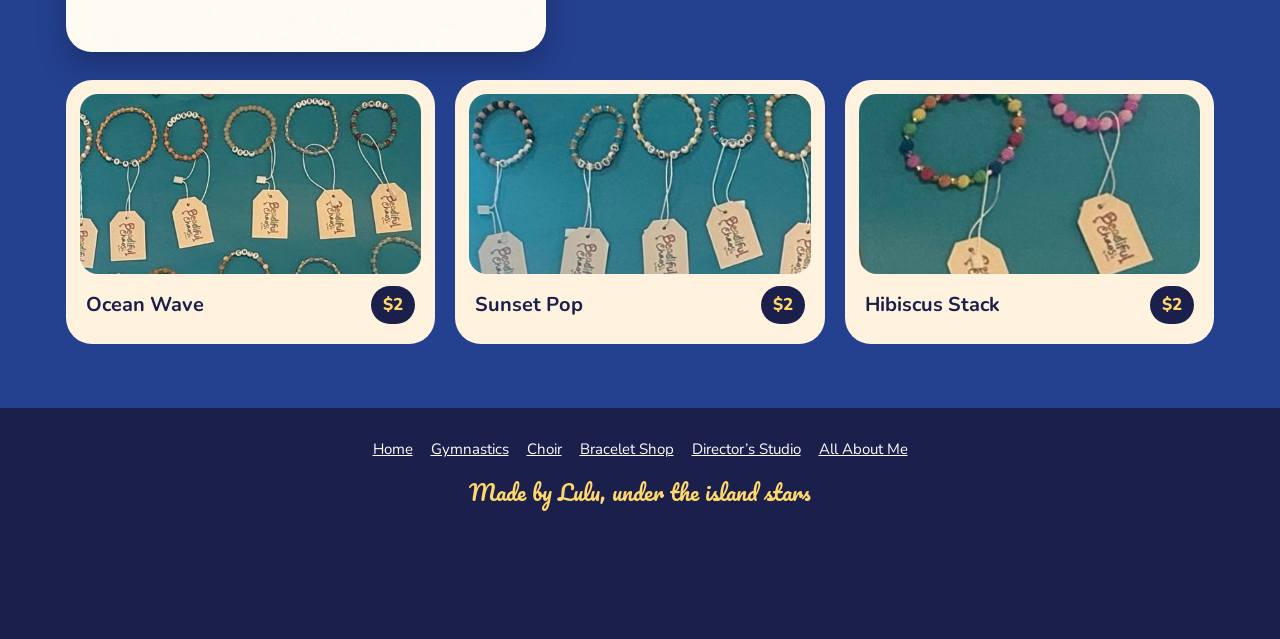
==== commit 4fb93774: "Make home flowers and photo frame #44DDF1 Co-Authored-By: Claude Opus 5.5 <noreply@anthropic.com> Cl" ====
--- a/index.html
+++ b/index.html
@@ -29,7 +29,7 @@
     </div>
     <div class="hero">
       <div class="hero-copy">
-        <div class="eyebrow"><svg width="56" height="56" viewBox="0 0 64 64" aria-hidden="true" focusable="false"><g transform="translate(32 32)"><ellipse cx="0" cy="-15" rx="10" ry="15" fill="#FF5C8A" transform="rotate(0)"></ellipse><ellipse cx="0" cy="-15" rx="10" ry="15" fill="#FF5C8A" transform="rotate(72)"></ellipse><ellipse cx="0" cy="-15" rx="10" ry="15" fill="#FF5C8A" transform="rotate(144)"></ellipse><ellipse cx="0" cy="-15" rx="10" ry="15" fill="#FF5C8A" transform="rotate(216)"></ellipse><ellipse cx="0" cy="-15" rx="10" ry="15" fill="#FF5C8A" transform="rotate(288)"></ellipse><circle r="6" fill="#FFD86B"></circle></g></svg><span>Welcome to the luau</span></div>
+        <div class="eyebrow"><svg width="56" height="56" viewBox="0 0 64 64" aria-hidden="true" focusable="false"><g transform="translate(32 32)"><ellipse cx="0" cy="-15" rx="10" ry="15" fill="#44DDF1" transform="rotate(0)"></ellipse><ellipse cx="0" cy="-15" rx="10" ry="15" fill="#44DDF1" transform="rotate(72)"></ellipse><ellipse cx="0" cy="-15" rx="10" ry="15" fill="#44DDF1" transform="rotate(144)"></ellipse><ellipse cx="0" cy="-15" rx="10" ry="15" fill="#44DDF1" transform="rotate(216)"></ellipse><ellipse cx="0" cy="-15" rx="10" ry="15" fill="#44DDF1" transform="rotate(288)"></ellipse><circle r="6" fill="#FFD86B"></circle></g></svg><span>Welcome to the luau</span></div>
         <h1>Hi, I’m <span>Lulu!</span></h1>
         <p>I flip, I sing, I make bracelets and I film my own videos. Pull up a beach chair under the stars and look around!</p>
         <div class="btn-row">
@@ -40,7 +40,7 @@
       <div class="hero-photo">
         <div class="frame">
           <div class="photo-spot" role="img" aria-label="Photo of Lulu (coming soon)"><span>[Photo of Lulu]</span><small>Add a fun photo here</small></div>
-          <svg width="88" height="88" viewBox="0 0 64 64" aria-hidden="true" focusable="false" style="position: absolute; top: -18px; right: -14px;"><g transform="translate(32 32)"><ellipse cx="0" cy="-15" rx="10" ry="15" fill="#FFD86B" transform="rotate(0)"></ellipse><ellipse cx="0" cy="-15" rx="10" ry="15" fill="#FFD86B" transform="rotate(72)"></ellipse><ellipse cx="0" cy="-15" rx="10" ry="15" fill="#FFD86B" transform="rotate(144)"></ellipse><ellipse cx="0" cy="-15" rx="10" ry="15" fill="#FFD86B" transform="rotate(216)"></ellipse><ellipse cx="0" cy="-15" rx="10" ry="15" fill="#FFD86B" transform="rotate(288)"></ellipse><circle r="6" fill="#FF5C8A"></circle></g></svg>
+          <svg width="88" height="88" viewBox="0 0 64 64" aria-hidden="true" focusable="false" style="position: absolute; top: -18px; right: -14px;"><g transform="translate(32 32)"><ellipse cx="0" cy="-15" rx="10" ry="15" fill="#FFD86B" transform="rotate(0)"></ellipse><ellipse cx="0" cy="-15" rx="10" ry="15" fill="#FFD86B" transform="rotate(72)"></ellipse><ellipse cx="0" cy="-15" rx="10" ry="15" fill="#FFD86B" transform="rotate(144)"></ellipse><ellipse cx="0" cy="-15" rx="10" ry="15" fill="#FFD86B" transform="rotate(216)"></ellipse><ellipse cx="0" cy="-15" rx="10" ry="15" fill="#FFD86B" transform="rotate(288)"></ellipse><circle r="6" fill="#44DDF1"></circle></g></svg>
         </div>
       </div>
     </div>
--- a/css/site.css
+++ b/css/site.css
@@ -90,7 +90,7 @@
 .hero-copy { flex: 999 1 460px; min-width: 0; display: flex; flex-direction: column; gap: 20px; }
 .eyebrow { display: flex; align-items: center; gap: 12px; font-weight: 800; font-size: 16px; letter-spacing: 0.08em; text-transform: uppercase; color: var(--plumeria); }
 .hero h1 { margin: 0; font-family: var(--font-display); font-weight: 400; font-size: clamp(56px, 9vw, 92px); line-height: 1.1; }
-.hero h1 span { color: #FF7AA2; }
+.hero h1 span { color: #44DDF1; }
 .hero p { margin: 0; font-size: 21px; line-height: 1.6; max-width: 32em; color: var(--mist); }
 .btn-row { display: flex; flex-wrap: wrap; gap: 12px; }
 .btn { display: inline-block; font-weight: 800; font-size: 18px; text-decoration: none; padding: 15px 26px; border-radius: 999px; }
@@ -114,6 +114,7 @@
 .photo-spot small { font-weight: 600; color: var(--muted); font-size: 14px; }
 .sky .photo-spot { background: #2C3478; border: 8px solid var(--hibiscus); color: var(--white); border-radius: 160px / 120px; min-height: 380px; }
 .sky .photo-spot small { color: var(--mist); }
+.hero-photo .photo-spot { border-color: #44DDF1; }
 .photo-spot.video { aspect-ratio: 16 / 9; min-height: 0; max-width: 100%; }
 
 /* ---------- Sand sections ---------- */
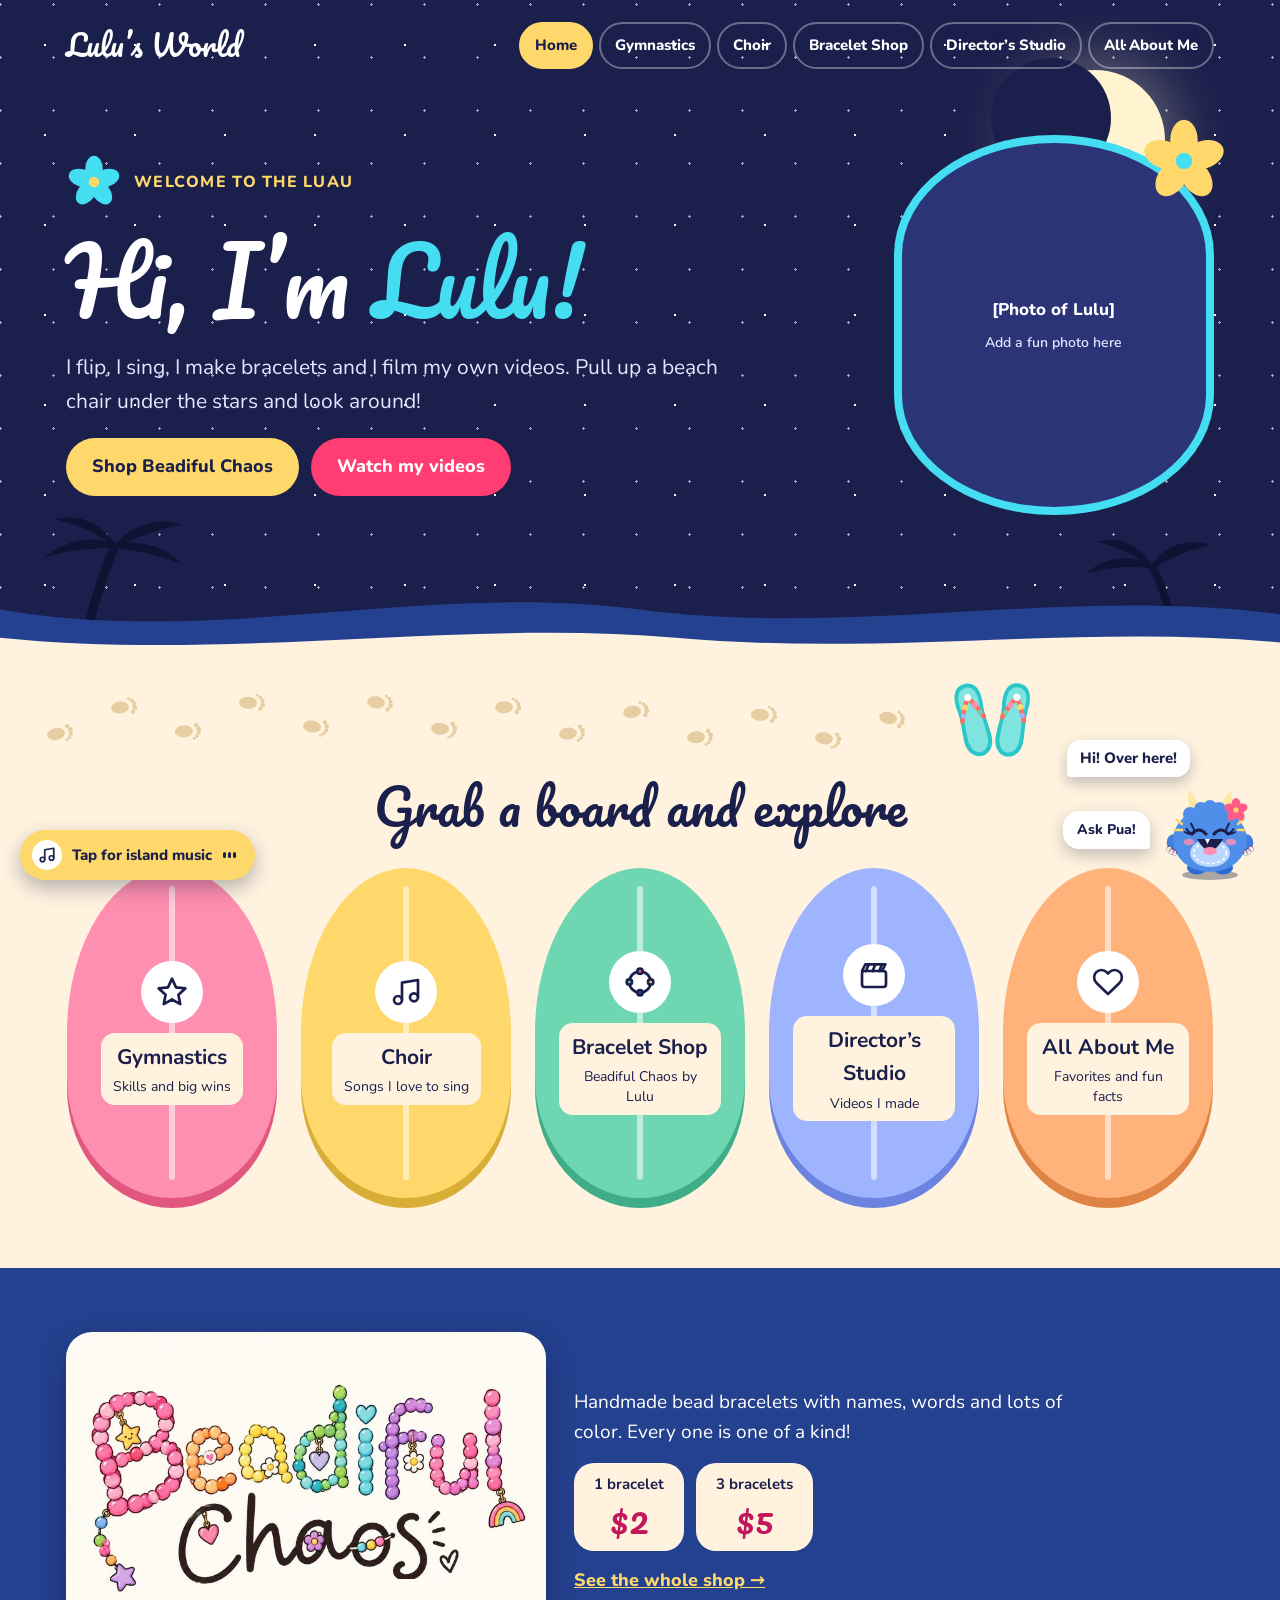
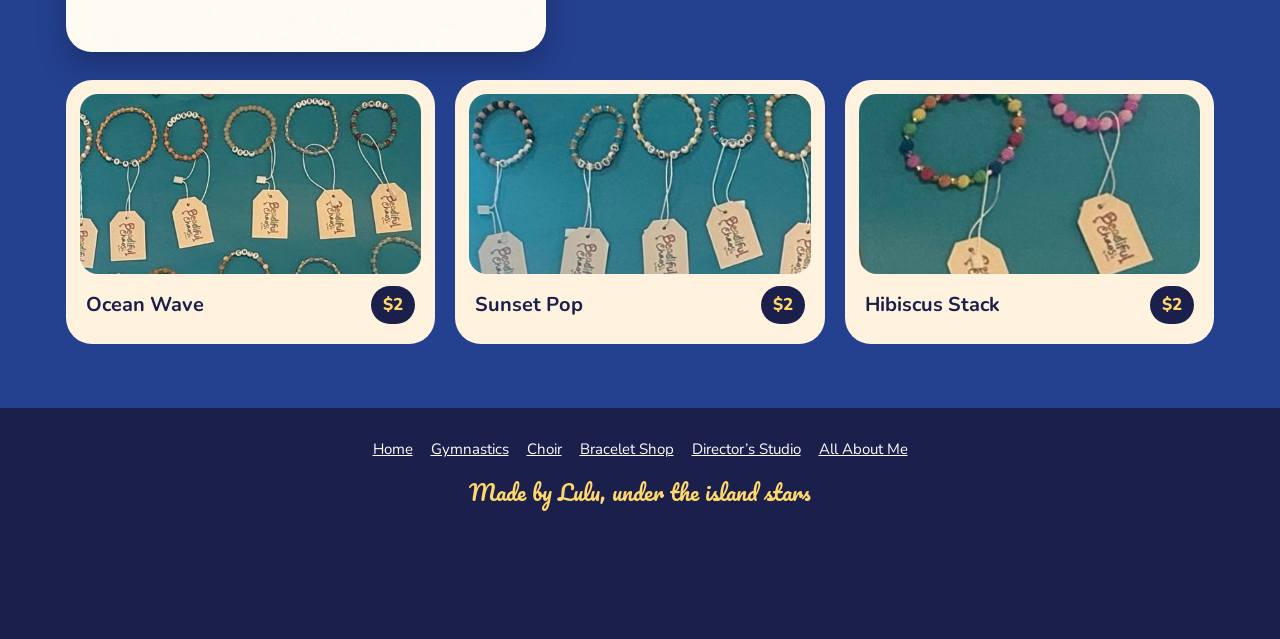
==== commit 24d41054: "Give Pua dramatic lashes and French tip nails Co-Authored-By: Claude Opus 5.5 <noreply@anthropic.com" ====
--- a/index.html
+++ b/index.html
@@ -10,7 +10,7 @@
 <link rel="preconnect" href="https://fonts.googleapis.com">
 <link rel="preconnect" href="https://fonts.gstatic.com" crossorigin>
 <link rel="stylesheet" href="https://fonts.googleapis.com/css2?family=Pacifico&amp;family=Nunito:wght@400;600;700;800&amp;display=swap">
-<link rel="stylesheet" href="css/site.css">
+<link rel="stylesheet" href="css/site.css?v=2">
 </head>
 <body>
 <header class="sky">
@@ -130,6 +130,6 @@
     Made by Lulu, under the island stars
   </div>
 </footer>
-<script src="js/pua.js" defer></script>
+<script src="js/pua.js?v=2" defer></script>
 </body>
 </html>
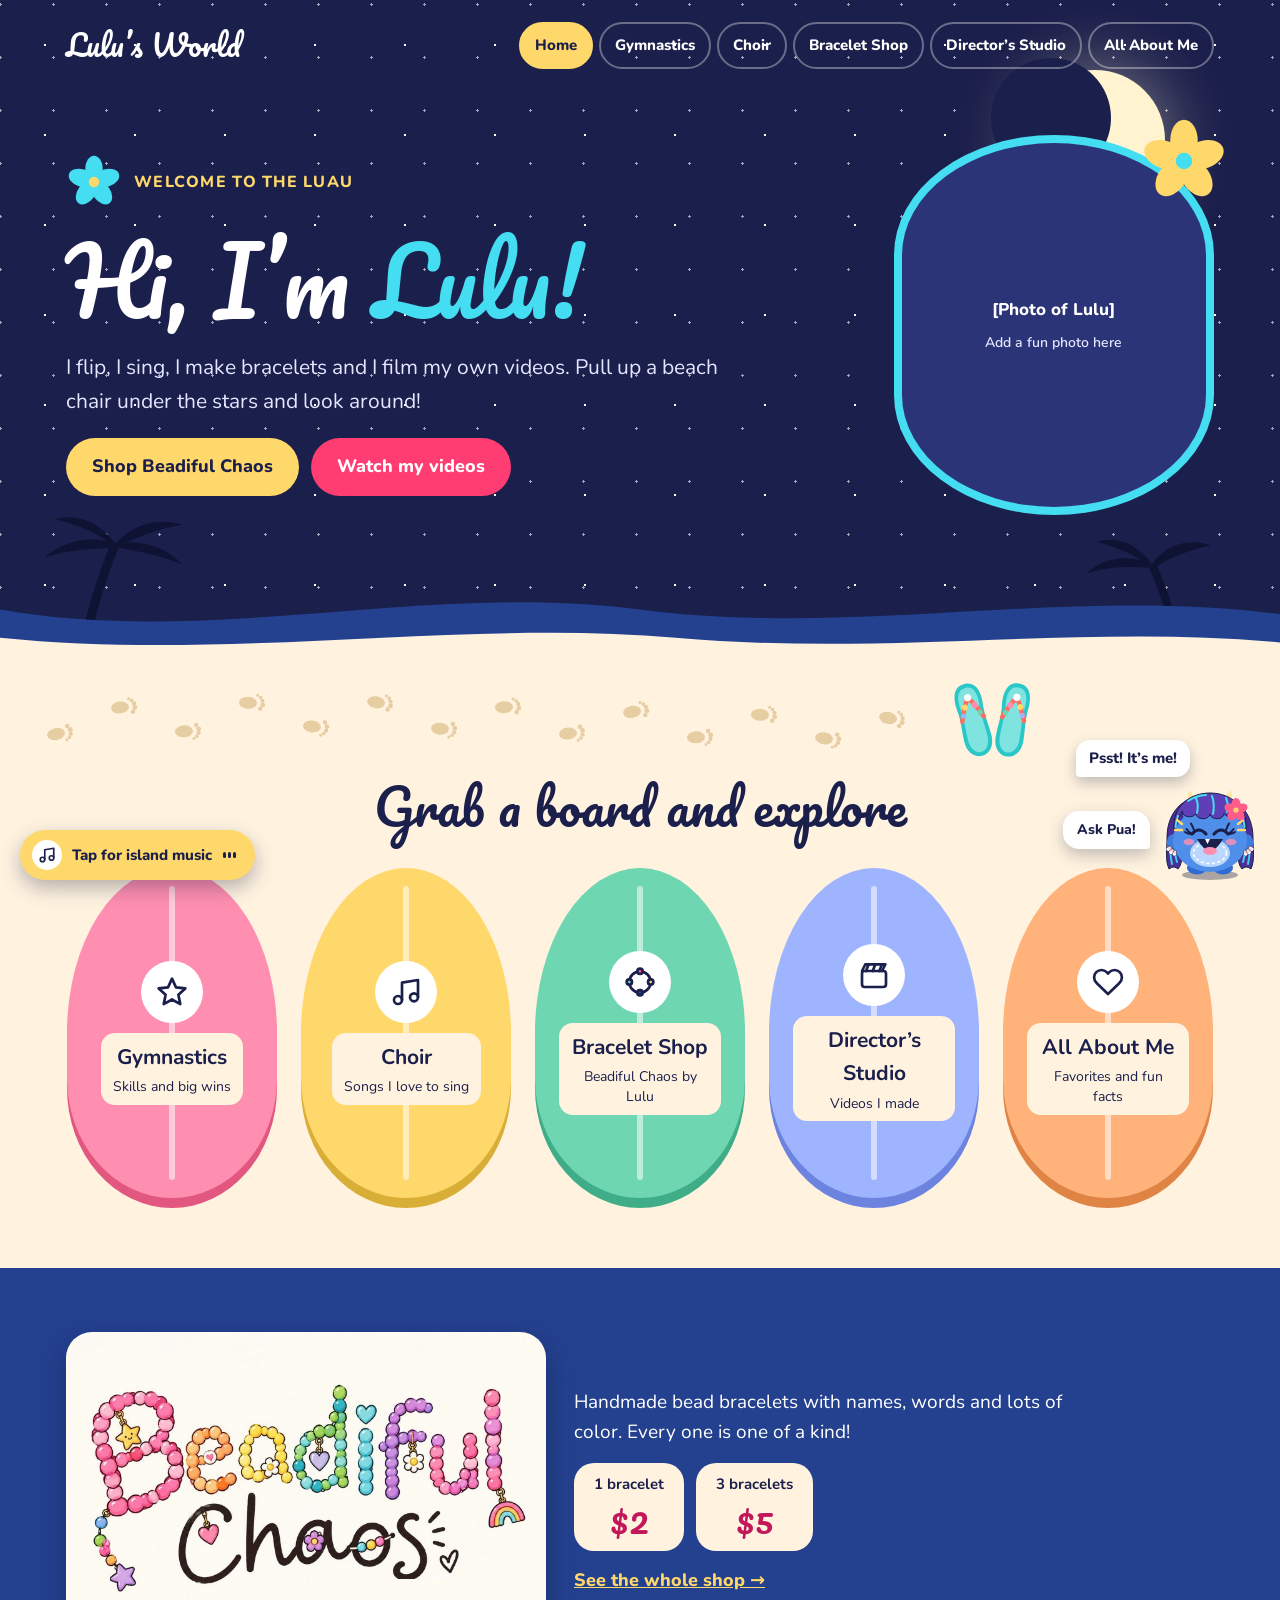
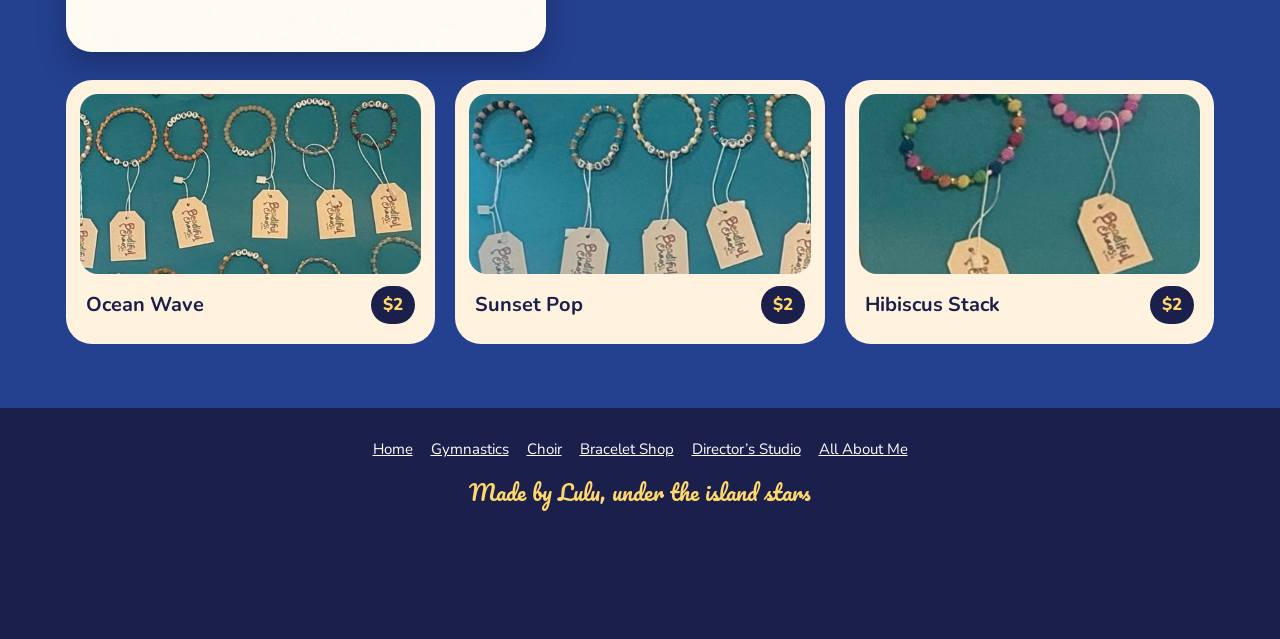
==== commit 3f542835: "Give Pua long hair with rounded bangs and aqua highlights Co-Authored-By: Claude Opus 5.5 <noreply@a" ====
--- a/index.html
+++ b/index.html
@@ -130,6 +130,6 @@
     Made by Lulu, under the island stars
   </div>
 </footer>
-<script src="js/pua.js?v=2" defer></script>
+<script src="js/pua.js?v=3" defer></script>
 </body>
 </html>
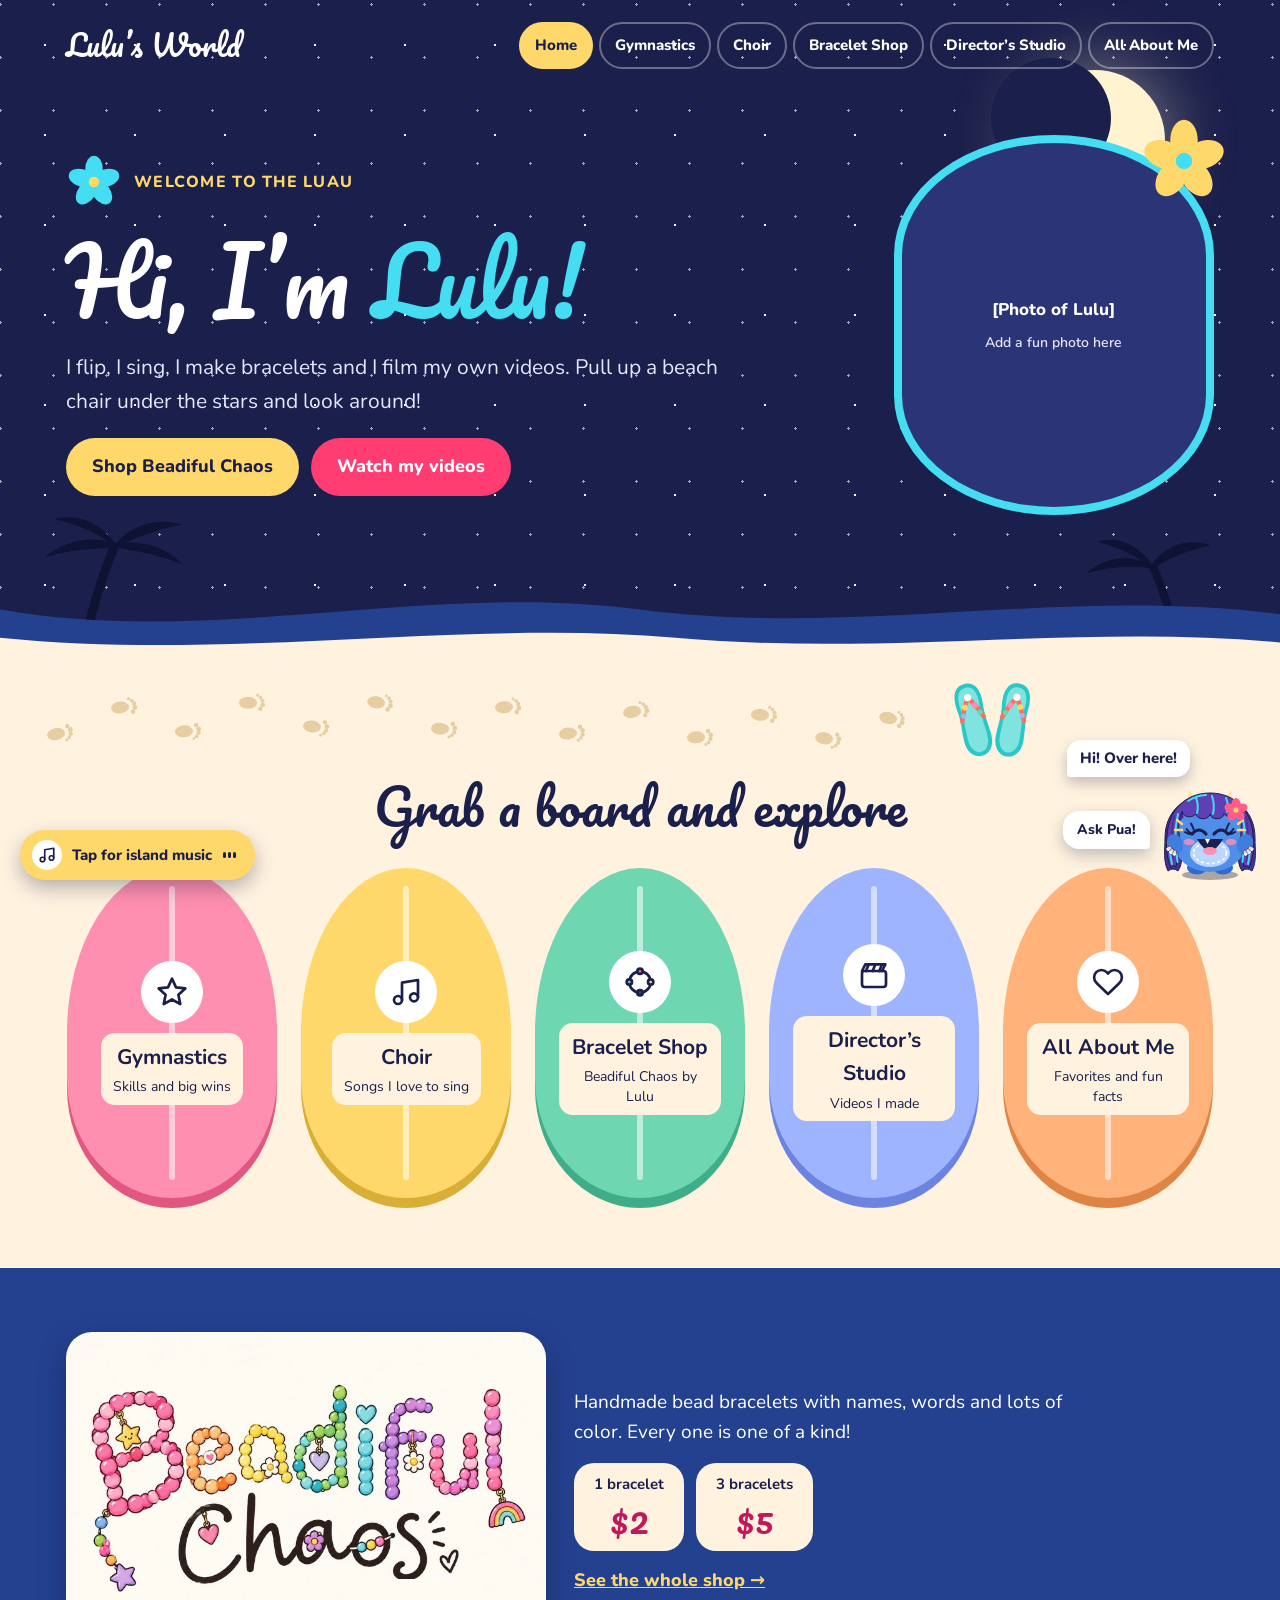
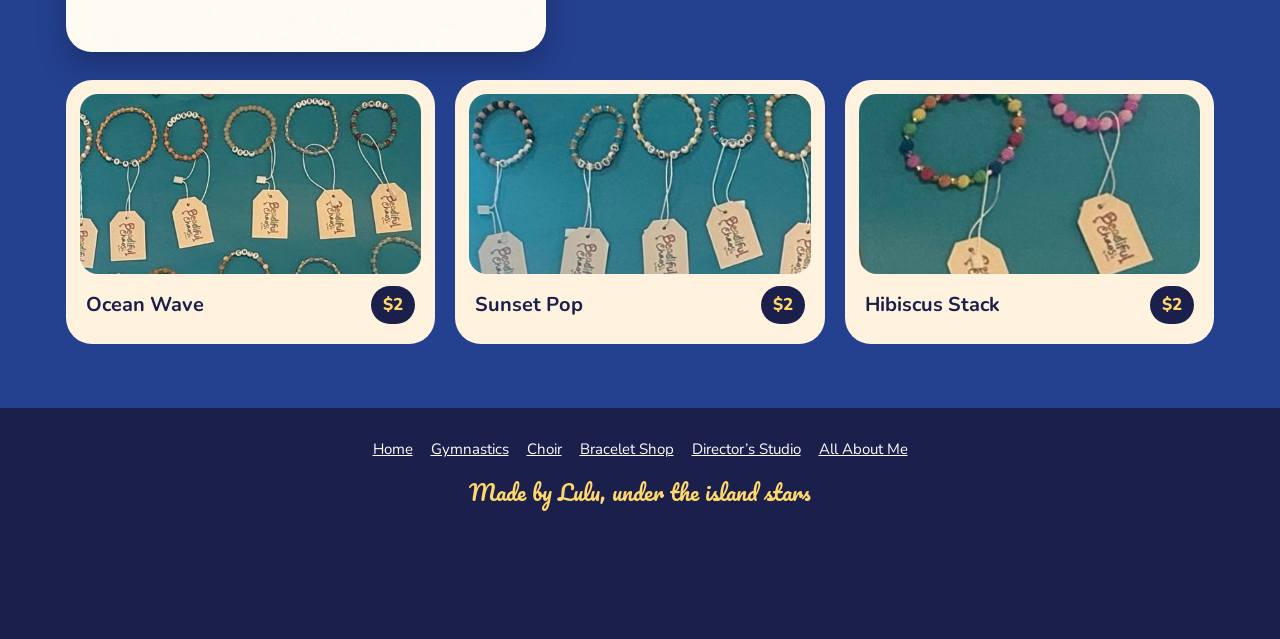
==== commit 7c00943b: "Frame Pua's face with hair so her sides aren't bare Co-Authored-By: Claude Opus 5.5 <noreply@anthrop" ====
--- a/index.html
+++ b/index.html
@@ -130,6 +130,6 @@
     Made by Lulu, under the island stars
   </div>
 </footer>
-<script src="js/pua.js?v=3" defer></script>
+<script src="js/pua.js?v=4" defer></script>
 </body>
 </html>
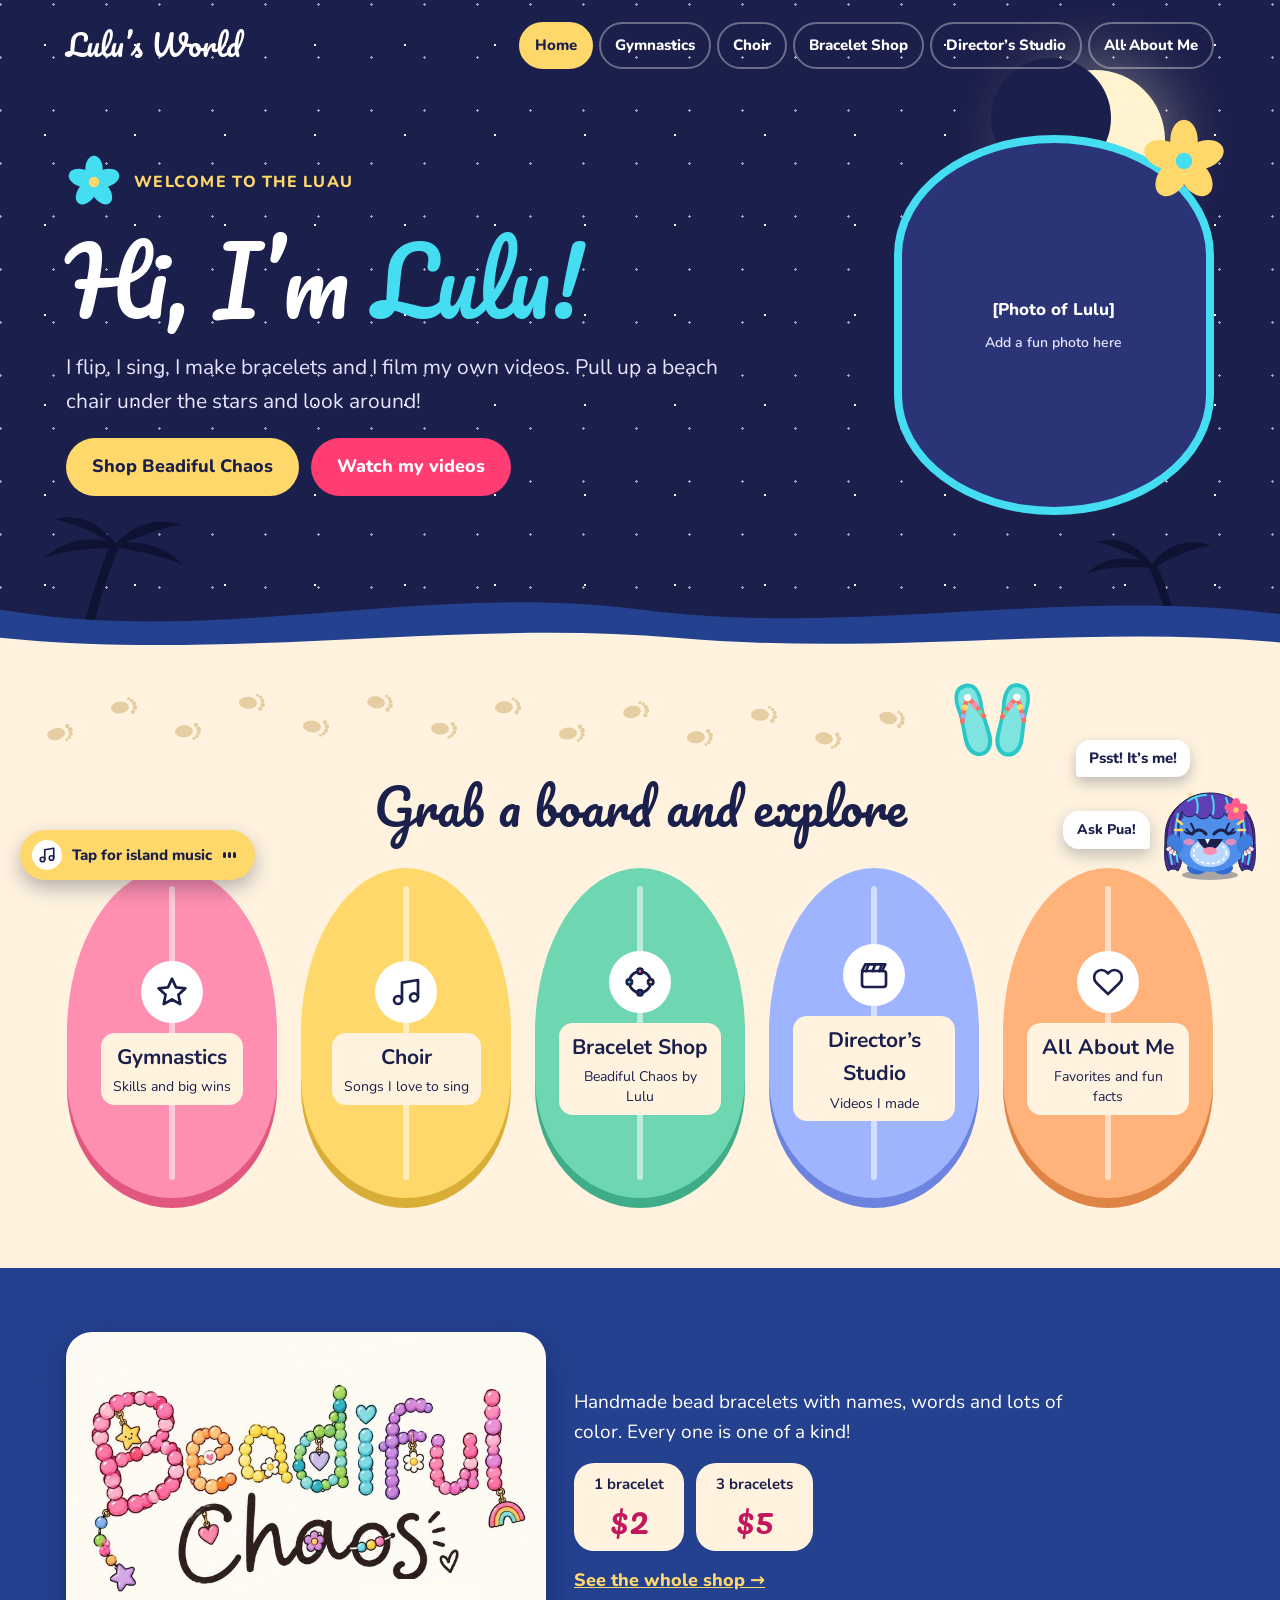
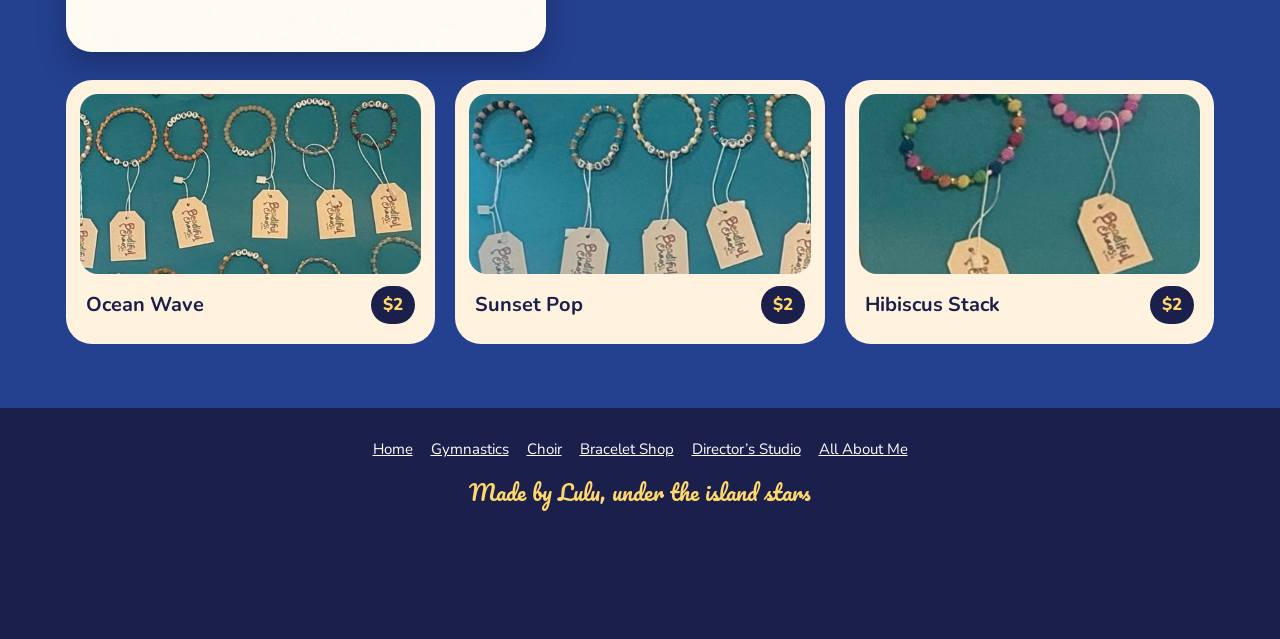
==== commit ce3f2225: "Add a Spend / Save / Share money bar to the Bracelet Shop Co-Authored-By: Claude Opus 5.5 <noreply@a" ====
--- a/index.html
+++ b/index.html
@@ -10,7 +10,7 @@
 <link rel="preconnect" href="https://fonts.googleapis.com">
 <link rel="preconnect" href="https://fonts.gstatic.com" crossorigin>
 <link rel="stylesheet" href="https://fonts.googleapis.com/css2?family=Pacifico&amp;family=Nunito:wght@400;600;700;800&amp;display=swap">
-<link rel="stylesheet" href="css/site.css?v=2">
+<link rel="stylesheet" href="css/site.css?v=3">
 </head>
 <body>
 <header class="sky">
--- a/css/site.css
+++ b/css/site.css
@@ -288,6 +288,37 @@
   .say { right: 60px; }
 }
 
+/* ---------- Spend / Save / Share money bar ---------- */
+.money { padding-block: 56px 20px; }
+.money-card { gap: 22px; padding: 30px; }
+.money-total { display: flex; align-items: center; justify-content: space-between; gap: 12px; flex-wrap: wrap; }
+.money-total b { font-family: var(--font-display); font-weight: 400; font-size: 52px; line-height: 1.1; color: var(--night); }
+.money-bar { display: flex; height: 58px; border: 4px solid var(--night); border-radius: 999px; overflow: hidden; background: var(--mist); box-shadow: 0 6px 0 rgba(27,31,75,0.18); }
+.money-bar .seg {
+  flex: 0 0 var(--w); display: flex; align-items: center; justify-content: center; min-width: 0;
+  background-image: radial-gradient(circle at 50% 50%, rgba(255,255,255,0.45) 0 5px, transparent 6px);
+  background-size: 22px 22px; background-position: 0 center;
+  transform-origin: left center; animation: grow-seg .9s cubic-bezier(.3,1.4,.5,1) both;
+}
+.money-bar .seg + .seg { border-left: 4px solid var(--night); }
+.money-bar .seg b { font-weight: 800; font-size: 18px; color: var(--night); background: rgba(255,255,255,0.85); padding: 2px 10px; border-radius: 999px; }
+.money-bar .seg.share b { font-size: 14px; padding: 2px 6px; }
+.money-bar .save { animation-delay: .15s; }
+.money-bar .share { animation-delay: .3s; }
+.seg.spend, .jar.spend .dot { background-color: var(--hibiscus); }
+.seg.save, .jar.save .dot { background-color: #44DDF1; }
+.seg.share, .jar.share .dot { background-color: var(--plumeria); }
+@keyframes grow-seg { from { transform: scaleX(0); } to { transform: scaleX(1); } }
+.money-jars { list-style: none; padding: 0 !important; margin: 0; display: grid !important; grid-template-columns: repeat(auto-fit, minmax(190px, 1fr)); gap: 14px !important; }
+.jar { display: grid; grid-template-columns: auto 1fr auto; align-items: center; column-gap: 10px; row-gap: 2px; padding: 16px 18px; border-radius: 22px; background: var(--sand); }
+.jar .dot { width: 22px; height: 22px; border-radius: 50%; border: 3px solid var(--night); }
+.jar b { font-size: 20px; font-weight: 800; }
+.jar .amt { font-family: var(--font-display); font-size: 26px; line-height: 1.2; }
+.jar .pct { grid-column: 2; font-weight: 800; color: var(--muted); }
+.jar small { grid-column: 1 / -1; color: var(--muted); font-size: 15px; }
+@media (max-width: 520px) { .money-bar { height: 50px; } .money-bar .seg.share b { display: none; } }
+@media (prefers-reduced-motion: reduce) { .money-bar .seg { animation: none; } }
+
 @media (prefers-reduced-motion: reduce) {
   html { scroll-behavior: auto; }
   .pua-wrap .pua-body, .pua-wrap:hover .pua-body, .pua-btn .eyes-open, .music-btn .eq i, .say, .bp, .zoom-dim, .board { animation: none !important; transition: none !important; }
